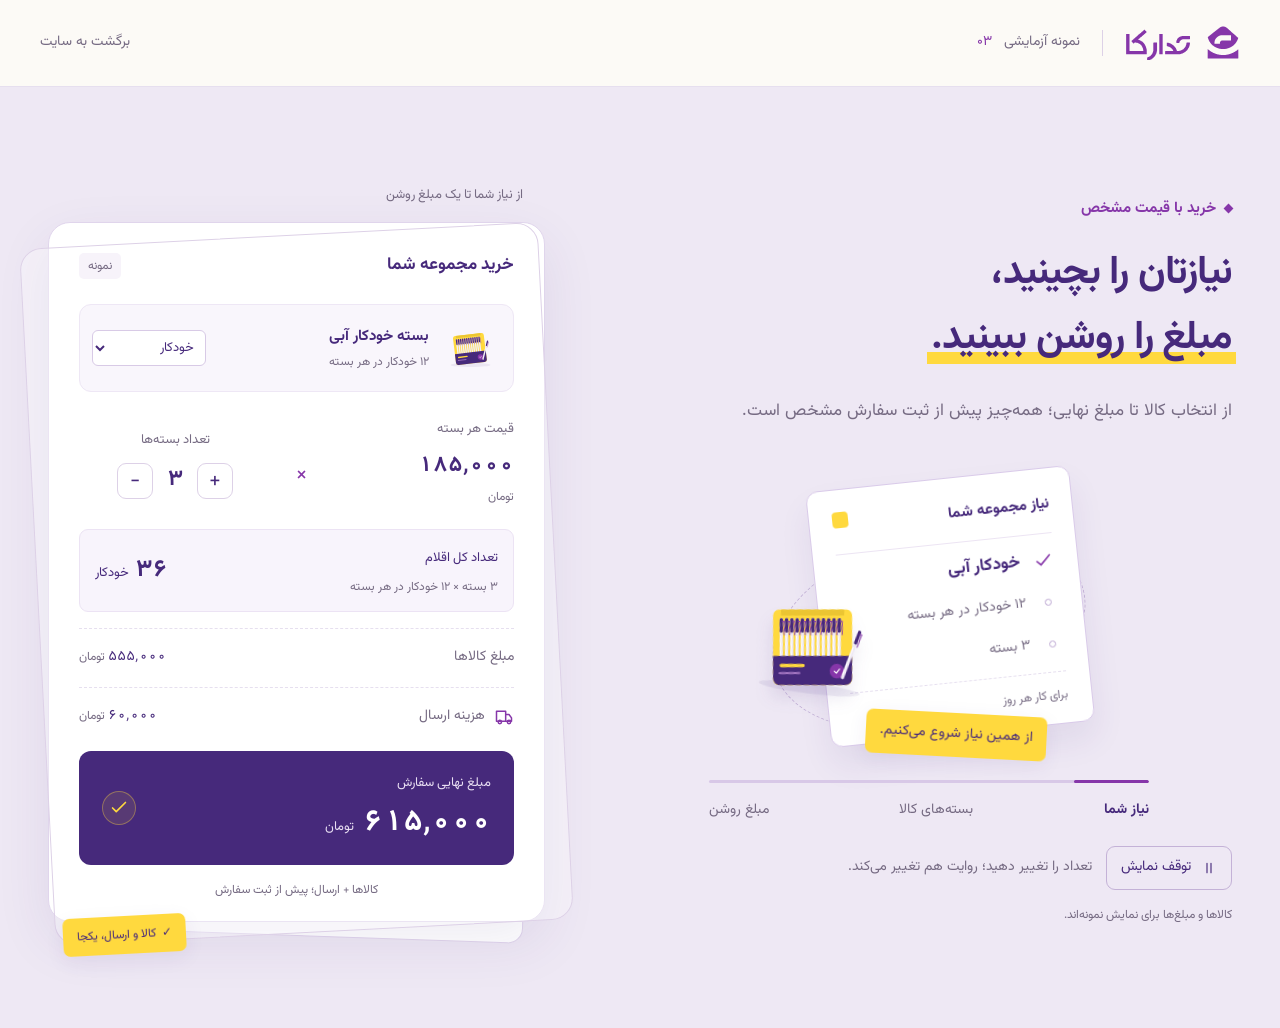
==== experiments/purchase-motion/index.html @ 9771fb82 "Publish static website and interactive motion demo" ====
<!doctype html>
<html lang="fa" dir="rtl">
<head>
  <meta charset="utf-8"><meta name="viewport" content="width=device-width,initial-scale=1">
  <meta name="theme-color" content="#46297b">
  <title>تدارکا | نمونه تعاملی خرید</title>
  <link rel="icon" href="../../assets/favicon.svg" type="image/svg+xml">
  <link rel="stylesheet" href="demo.css"><script src="demo.js" defer></script>
</head>
<body>
  <header class="demo-header">
    <a href="../../index.html" aria-label="صفحه اصلی تدارکا"><img src="../../assets/logo.svg" alt="تدارکا" width="115" height="35"></a>
    <span class="demo-badge">نمونه آزمایشی <span>۰۳</span></span>
    <a class="back-link" href="../../index.html#buying">برگشت به سایت</a>
  </header>
  <main>
    <section class="purchase-demo" aria-labelledby="demo-title" data-step="1">
      <div class="demo-layout">
        <div class="story">
          <span class="eyebrow"><span class="tiny-square" aria-hidden="true"></span>خرید با قیمت مشخص</span>
          <h1 id="demo-title">نیازتان را بچینید،<br><span class="headline-mark">مبلغ را روشن ببینید.</span></h1>
          <p class="lead">از انتخاب کالا تا مبلغ نهایی؛ همه‌چیز پیش از ثبت سفارش مشخص است.</p>
          <div class="motion-film" data-scene="1" role="img" aria-label="موشن‌گرافی: نیاز مجموعه به بسته‌های کالا تبدیل می‌شود و مبلغ نهایی با هزینه ارسال مشخص می‌شود.">
            <div class="film-orbit" aria-hidden="true"></div>
            <div class="film-scene needs-scene" aria-hidden="true">
              <div class="need-sheet"><div class="sheet-head"><span>نیاز مجموعه شما</span><span class="sheet-mark"></span></div><div class="need-row"><svg viewBox="0 0 24 24"><path d="m5 12 4 4L19 6"/></svg><strong class="film-product-name">خودکار آبی</strong></div><div class="need-row secondary-row"><span class="list-dot"></span><span class="film-pack">۱۲ خودکار در هر بسته</span></div><div class="need-row secondary-row"><span class="list-dot"></span><span class="film-quantity">۳ بسته</span></div><div class="sheet-footer">برای کار هر روز</div></div>
              <img class="needs-art film-art" src="assets/pens.svg" alt="" width="240" height="160">
              <span class="film-sticker needs-sticker">از همین نیاز شروع می‌کنیم.</span>
            </div>
            <div class="film-scene packs-scene" aria-hidden="true">
              <div class="pack-tile tile-back"><img class="film-art" src="assets/pens.svg" alt="" width="240" height="160"></div>
              <div class="pack-tile tile-middle"><img class="film-art" src="assets/pens.svg" alt="" width="240" height="160"></div>
              <div class="pack-tile tile-front"><img class="film-art" src="assets/pens.svg" alt="" width="240" height="160"><span class="film-quantity">۳ بسته</span></div>
              <span class="film-sticker packs-sticker"><b class="film-units">۳۶ خودکار</b><span>برای مجموعه شما</span></span>
            </div>
            <div class="film-scene amount-scene" aria-hidden="true">
              <div class="amount-ticket"><span class="ticket-label">یک جمع روشن</span><div class="film-equation"><span class="film-subtotal">۵۵۵٬۰۰۰</span><span class="equation-plus">+</span><span>۶۰٬۰۰۰</span></div><div class="equation-labels"><span>کالاها</span><span>ارسال</span></div><div class="ticket-rule"></div><div class="ticket-total"><strong class="film-total">۶۱۵٬۰۰۰</strong><span>تومان</span></div><span class="ticket-before">پیش از ثبت سفارش</span></div>
              <div class="film-confirmation"><svg viewBox="0 0 48 48"><circle cx="24" cy="24" r="20"/><path d="m14 24 7 7 14-15"/></svg></div>
              <span class="film-sticker amount-sticker">کالا و ارسال، یکجا</span>
            </div>
          </div>
          <div class="film-timeline" aria-hidden="true"><div class="film-track"><span id="film-progress"></span></div><span class="timeline-label" data-cue="1">نیاز شما</span><span class="timeline-label" data-cue="2">بسته‌های کالا</span><span class="timeline-label" data-cue="3">مبلغ روشن</span></div>
          <div class="story-actions">
            <button class="play-button" id="play-demo" aria-label="توقف موشن‌گرافی"><svg id="play-icon" viewBox="0 0 24 24" aria-hidden="true"><path d="M9 5v14M15 5v14"/></svg><span>توقف نمایش</span></button>
            <span class="interaction-hint">تعداد را تغییر دهید؛ روایت هم تغییر می‌کند.</span>
          </div>
          <p class="sample-note">کالاها و مبلغ‌ها برای نمایش نمونه‌اند.</p>
        </div>
        <div class="receipt-scene">
          <span class="scene-caption">از نیاز شما تا یک مبلغ روشن</span>
          <article class="receipt" aria-labelledby="receipt-title">
            <div class="receipt-heading"><h2 id="receipt-title">خرید مجموعه شما</h2><span class="receipt-chip">نمونه</span></div>
            <div class="selected-product"><div class="selected-image"><img id="receipt-image" src="assets/pens.svg" alt="" width="95" height="70"></div><div><h3 id="product-name">بسته خودکار آبی</h3><p id="product-pack">۱۲ خودکار در هر بسته</p></div><label class="receipt-product-label"><span class="sr-only">انتخاب کالای نمونه</span><select id="product-select"><option value="pens">خودکار</option><option value="cleaning">مایع دستشویی</option><option value="cups">لیوان</option></select></label></div>
            <div class="formula-row">
              <div class="unit-price"><span class="field-label">قیمت هر بسته</span><strong id="unit-price">۱۸۵٬۰۰۰</strong><small>تومان</small></div>
              <span class="multiply" aria-hidden="true">×</span>
              <div class="quantity-field"><span class="field-label">تعداد بسته‌ها</span><div class="quantity-control"><button id="decrease" aria-label="کم کردن تعداد بسته‌ها">−</button><output id="quantity" aria-label="تعداد بسته‌ها">۳</output><button id="increase" aria-label="زیاد کردن تعداد بسته‌ها">+</button></div></div>
            </div>
            <div class="units-summary"><div><span class="units-label">تعداد کل اقلام</span><p id="units-breakdown">۳ بسته × ۱۲ عدد در هر بسته</p></div><strong><output id="total-units">۳۶</output><span id="unit-name">خودکار</span></strong></div>
            <div class="subtotal-line"><span>مبلغ کالاها</span><span><b id="subtotal">۵۵۵٬۰۰۰</b><small> تومان</small></span></div>
            <div class="shipping-line"><span><svg viewBox="0 0 24 24" aria-hidden="true"><path d="M3 5h11v12H3ZM14 9h4l3 4v4h-7M7 20a2 2 0 1 0 0-4 2 2 0 0 0 0 4Zm11 0a2 2 0 1 0 0-4 2 2 0 0 0 0 4Z"/></svg>هزینه ارسال</span><span><b id="shipping">۶۰٬۰۰۰</b><small> تومان</small></span></div>
            <div class="total-block" aria-label="مبلغ نهایی نمونه"><div><span class="total-label">مبلغ نهایی سفارش</span><strong><output id="total">۶۱۵٬۰۰۰</output><small>تومان</small></strong></div><span class="total-check"><svg viewBox="0 0 24 24" aria-hidden="true"><path d="m5 12 4 4L19 6"/></svg></span></div>
            <p class="receipt-footnote">کالاها + ارسال؛ پیش از ثبت سفارش</p>
          </article>
          <div class="receipt-tail" aria-hidden="true"></div>
          <span class="scene-label"><span aria-hidden="true">✓</span>کالا و ارسال، یکجا</span>
          <p class="sr-only" id="calculation-announcement" aria-live="polite" aria-atomic="true"></p>
        </div>
      </div>
    </section>
    <noscript><p class="no-script">برای تغییر کالا و تعداد، جاوااسکریپت مرورگر را فعال کنید. مبلغ‌های بالا نمونه‌اند.</p></noscript>
  </main>
</body>
</html>
---- experiments/purchase-motion/demo.css ----
@font-face{font-family:Vazirmatn;src:url('../../assets/Vazirmatn-Regular.ttf') format('truetype');font-weight:400;font-display:swap}
@font-face{font-family:Vazirmatn;src:url('../../assets/Vazirmatn-Bold.ttf') format('truetype');font-weight:700;font-display:swap}
:root{--deep:#46297b;--purple:#8636a9;--yellow:#ffd93e;--muted:#766b83;--lavender:#eee8f4;--line:#e6dfef;--paper:#fcfaf6}
*{box-sizing:border-box} [hidden]{display:none!important}body{margin:0;font:16px/1.85 Vazirmatn,Tahoma,sans-serif;background:var(--paper);color:var(--deep)}button,a{-webkit-tap-highlight-color:transparent}button{font:inherit;cursor:pointer}button:disabled{cursor:default;opacity:.35}a{color:inherit;text-decoration:none}button,a{touch-action:manipulation}button:focus-visible,a:focus-visible,[tabindex]:focus-visible{outline:3px solid var(--purple);outline-offset:5px}h1,h2,h3,p{margin:0}svg{fill:none;stroke:currentColor;stroke-width:1.8;stroke-linecap:round;stroke-linejoin:round}img{display:block;max-width:100%}::selection{background:var(--yellow)}
.demo-header{width:min(1270px,calc(100% - 80px));margin:auto;min-height:86px;display:flex;align-items:center;gap:22px}.demo-header img{height:auto}.demo-badge{font-size:14px;color:var(--muted);border-inline-start:1px solid #ddd1e7;padding-inline-start:22px}.demo-badge span{color:var(--purple);margin-inline-start:8px}.back-link{margin-inline-start:auto;font-size:14px;color:var(--muted);padding:10px 0}.back-link:hover{color:var(--purple)}
.purchase-demo{min-height:calc(100svh - 86px);background:var(--lavender);padding:76px 0 70px;overflow:hidden;border-top:1px solid var(--line);position:relative}.demo-layout{position:relative;width:min(1240px,calc(100% - 96px));margin:auto;display:grid;grid-template-columns:minmax(0,1.22fr) minmax(0,1fr);align-items:center;gap:80px}.story{position:relative}.eyebrow{display:flex;align-items:center;gap:9px;font-size:15px;font-weight:700;color:var(--purple);margin-bottom:18px}.tiny-square{width:7px;height:7px;background:var(--purple);transform:rotate(45deg)}h1{font-size:clamp(34px,3.1vw,46px);font-weight:700;line-height:1.65;letter-spacing:-.8px}.headline-mark{position:relative;isolation:isolate;white-space:nowrap}.headline-mark:after{content:'';position:absolute;bottom:5px;inset-inline:-4px;height:12px;z-index:-1;background:var(--yellow);transform-origin:right}.lead{color:var(--muted);font-size:17px;max-width:530px;margin-top:22px;line-height:2}


.story-actions{display:flex;align-items:center;flex-wrap:wrap;gap:14px;margin-top:22px}.play-button{display:flex;align-items:center;justify-content:center;gap:10px;min-height:44px;padding:8px 14px;background:transparent;color:var(--deep);border:1px solid #c4b2d7;border-radius:9px;font-size:14px;transition:background .2s}.play-button svg{width:16px;height:16px;stroke-width:1.7}.play-button:hover{background:white;border-color:var(--purple)}.interaction-hint{color:var(--muted);font-size:14px}.sample-note{color:var(--muted);font-size:12px;margin-top:14px}
.receipt-scene{position:relative;padding-block:20px 36px;perspective:1000px}.scene-caption{font-size:13px;display:block;color:var(--muted);margin-bottom:15px;margin-inline-start:22px}.receipt{position:relative;z-index:2;background:white;border:1px solid #e0d5ec;border-radius:22px;padding:27px 30px 20px;box-shadow:0 20px 55px rgb(70 41 123 / 9%);transition:box-shadow .3s,transform .3s}.receipt:before{content:'';position:absolute;inset:12px -12px -12px;border-radius:22px;border:1px solid #ddd1e7;background:rgba(255,255,255,.35);z-index:-1;transform:rotate(-3deg);pointer-events:none}.receipt-heading{display:flex;align-items:center;justify-content:space-between;gap:16px;margin-bottom:23px}.receipt-heading h2{font-size:17px}.receipt-chip{font-size:12px;border-radius:5px;padding:2px 9px;background:#f7f3fa;color:var(--muted)}.selected-product{display:flex;align-items:center;gap:14px;padding:12px;background:#f9f6fc;border:1px solid #eee7f5;border-radius:12px;margin-bottom:25px;min-height:88px}.selected-image{width:77px;flex-shrink:0}.selected-image img{height:58px;object-fit:contain;width:100%}.selected-product h3{font-size:16px}.selected-product p{font-size:12px;color:var(--muted)}.selected-dot{width:7px;height:7px;flex-shrink:0;margin-inline-start:auto;background:var(--purple);border-radius:50%}.formula-row{display:grid;grid-template-columns:1fr 20px 1fr;align-items:center;gap:15px;padding-bottom:22px}.field-label{display:block;font-size:13px;color:var(--muted);margin-bottom:8px}.unit-price strong{font-size:22px;line-height:1.5;font-variant-numeric:tabular-nums;display:block}.unit-price small{font-size:12px;color:var(--muted)}.multiply{font-size:22px;color:var(--purple);margin-top:22px}.quantity-field{text-align:center;border-radius:10px;transition:background .3s,box-shadow .3s}.quantity-control{display:flex;align-items:center;justify-content:center;gap:12px;direction:ltr}.quantity-control button{display:grid;place-items:center;width:36px;height:36px;flex-shrink:0;border:1px solid #ddd1e7;background:white;border-radius:9px;color:var(--deep);font-size:22px;line-height:1}.quantity-control button:hover:not(:disabled){background:var(--lavender);border-color:var(--purple)}.quantity-control output{min-width:20px;font-size:22px;font-weight:700;color:var(--deep);font-variant-numeric:tabular-nums}.subtotal-line,.shipping-line{display:flex;align-items:center;justify-content:space-between;gap:12px;padding:16px 0;font-size:14px;color:var(--muted);border-top:1px dashed var(--line)}.subtotal-line b,.shipping-line b{font-weight:400;color:var(--deep);font-variant-numeric:tabular-nums}.subtotal-line small,.shipping-line small{font-size:12px}.shipping-line>span:first-child{display:flex;align-items:center;gap:9px}.shipping-line svg{width:20px;height:20px;color:var(--purple)}.total-block{position:relative;overflow:hidden;display:flex;justify-content:space-between;gap:18px;align-items:center;margin-top:5px;padding:20px 23px;background:var(--deep);border-radius:12px;color:white;transition:box-shadow .3s}.total-label{font-size:13px;color:#e9dff3;display:block;margin-bottom:5px}.total-block strong{display:flex;align-items:baseline;gap:9px;font-size:30px;font-variant-numeric:tabular-nums;line-height:1.5;white-space:nowrap}.total-block strong small{font-size:13px;font-weight:400;color:#e9dff3}.total-check{display:grid;place-items:center;width:34px;height:34px;flex-shrink:0;border:1px solid rgb(255 217 62 / 35%);border-radius:50%;background:rgb(255 217 62 / 10%);color:var(--yellow)}.total-check svg{width:22px;height:22px}.receipt-footnote{font-size:12px;text-align:center;color:var(--muted);margin-top:14px}.receipt-tail{position:absolute;z-index:1;bottom:22px;inset-inline:22px;height:24px;background:#fff;border:1px solid #e0d5ec;transform:rotate(2deg);border-radius:0 0 15px 15px}.scene-label{position:absolute;z-index:3;bottom:4px;inset-inline-end:15px;padding:8px 14px;background:var(--yellow);border-radius:7px;box-shadow:0 6px 20px rgb(70 41 123 / 7%);font-size:12px;transform:rotate(-3deg)}.scene-label span{margin-inline-end:6px}.sr-only{position:absolute;width:1px;height:1px;margin:-1px;overflow:hidden;clip-path:inset(50%);white-space:nowrap}.no-script{padding:20px;text-align:center;font-size:14px}.purchase-demo[data-step='2'] .quantity-field{background:#faf6ff;box-shadow:0 0 0 8px #faf6ff,0 0 0 9px #d5c3e5}.purchase-demo[data-step='3'] .total-block{box-shadow:0 0 0 4px #efe5f7,0 0 0 5px #c8b0da}
@media(prefers-reduced-motion:no-preference){.headline-mark:after{animation:highlight-in .7s .1s both}.receipt{animation:receipt-enter .7s .05s both}.stage-panel.is-entering{animation:stage-in .3s both}.selected-product.is-changing{animation:selection-in .35s both}.total-block.is-updating:after{content:'';position:absolute;inset:0;background:linear-gradient(110deg,transparent 20%,rgb(255 255 255 / 12%) 50%,transparent 80%);animation:total-sweep .65s both;pointer-events:none}.purchase-demo[data-step='3'] .total-check svg path{stroke-dasharray:25;stroke-dashoffset:0;animation:check-in .45s .15s both}.purchase-demo[data-step='2'] .package-token{animation:package-in .4s both}.purchase-demo[data-step='2'] .package-token:nth-child(2){animation-delay:.1s}.purchase-demo[data-step='2'] .package-token:nth-child(3){animation-delay:.2s}}
@keyframes highlight-in{from{scale:0 1}to{scale:1 1}}@keyframes receipt-enter{from{opacity:0;translate:0 22px;rotate:-2deg}to{opacity:1;translate:0 0;rotate:0deg}}@keyframes stage-in{from{opacity:0;translate:0 10px}to{opacity:1;translate:0 0}}@keyframes selection-in{0%{opacity:.4;translate:0 7px}100%{opacity:1;translate:0 0}}@keyframes total-sweep{from{translate:100% 0}to{translate:-100% 0}}@keyframes check-in{from{stroke-dashoffset:25}to{stroke-dashoffset:0}}@keyframes package-in{from{opacity:0;translate:20px 0}to{opacity:1;translate:0 0}}

.units-summary{display:flex;justify-content:space-between;align-items:center;gap:14px;padding:13px 15px;margin-bottom:16px;border-radius:9px;background:#f8f4fc;border:1px solid #ece3f4}.units-label{font-size:13px;color:var(--deep)}.units-summary p{font-size:12px;color:var(--muted);margin-top:3px}.units-summary strong{display:flex;align-items:baseline;gap:7px;font-size:24px;white-space:nowrap;font-variant-numeric:tabular-nums}.units-summary strong span{font-size:13px;font-weight:400}.formula-row{padding-bottom:17px}

.motion-film{height:330px;position:relative;margin-top:22px;isolation:isolate}.film-orbit{position:absolute;width:320px;height:190px;left:50%;top:50%;translate:-50% -42%;border:1px dashed #c6b5d9;border-radius:50%;rotate:-15deg}.film-orbit:after{content:'';position:absolute;width:10px;height:10px;border-radius:50%;background:var(--purple);top:21px;right:29px;box-shadow:0 0 0 6px var(--lavender)}.film-scene{position:absolute;inset:0;opacity:0;visibility:hidden;transform:translateY(12px) scale(.96);transition:opacity .35s,transform .6s cubic-bezier(.2,.7,.3,1),visibility .35s;pointer-events:none}.motion-film[data-scene='1'] .needs-scene,.motion-film[data-scene='2'] .packs-scene,.motion-film[data-scene='3'] .amount-scene{opacity:1;visibility:visible;transform:translateY(0) scale(1)}.need-sheet{position:absolute;top:28px;left:50%;translate:-42% 0;rotate:-6deg;background:white;border:1px solid #d9cae9;border-radius:12px;box-shadow:0 18px 32px rgb(70 41 123 / 8%);width:265px;padding:22px 23px 17px}.sheet-head{display:flex;justify-content:space-between;gap:10px;font-size:15px;font-weight:700;border-bottom:1px solid #ece4f3;padding-bottom:14px;margin-bottom:6px}.sheet-mark{width:16px;height:16px;background:var(--yellow);border-radius:4px}.need-row{display:flex;align-items:center;gap:12px;min-height:42px;font-size:16px}.need-row svg{width:22px;height:22px;color:var(--purple);flex-shrink:0}.need-row strong{font-size:17px}.secondary-row{color:var(--muted);font-size:14px}.list-dot{width:7px;height:7px;flex-shrink:0;border:1px solid #bca6d2;border-radius:50%;margin-inline:7px}.sheet-footer{border-top:1px dashed var(--line);margin-top:6px;padding-top:12px;font-size:12px;color:var(--muted)}.needs-art{position:absolute;width:158px;height:116px;object-fit:contain;left:calc(50% - 195px);top:138px;rotate:7deg;filter:drop-shadow(0 12px 8px rgb(70 41 123 / 10%))}.film-sticker{position:absolute;background:var(--yellow);border-radius:7px;padding:9px 14px;color:var(--deep);font-size:14px;box-shadow:0 5px 20px rgb(70 41 123 / 7%);white-space:nowrap}.needs-sticker{top:263px;left:50%;translate:-35% 0;rotate:3deg}.pack-tile{position:absolute;width:172px;height:167px;top:58px;left:50%;border-radius:15px;background:white;border:1px solid #d9cae9;box-shadow:0 15px 28px rgb(70 41 123 / 7%);padding:13px;transform-origin:center bottom}.pack-tile img{width:100%;height:122px;object-fit:contain}.tile-back{translate:-102% 12px;rotate:-17deg;background:#f7f3fb}.tile-middle{translate:8% 5px;rotate:13deg;background:#f7f3fb}.tile-front{translate:-50% 25px;rotate:-2deg;z-index:2}.tile-front>span{font-size:14px;font-weight:700;display:block;text-align:center}.packs-sticker{top:268px;left:50%;translate:-50% 0;rotate:2deg;display:flex;align-items:baseline;gap:10px}.packs-sticker b{font-size:21px}.packs-sticker>span{font-size:12px}.amount-ticket{position:absolute;width:270px;top:32px;left:50%;translate:-50% 0;rotate:3deg;background:white;border:1px solid #d9cae9;border-radius:14px;padding:22px 24px 18px;box-shadow:0 20px 35px rgb(70 41 123 / 9%)}.ticket-label{font-size:15px;color:var(--muted)}.film-equation{display:flex;justify-content:space-between;gap:10px;align-items:center;margin-top:18px;font-size:20px;font-weight:700;font-variant-numeric:tabular-nums}.equation-plus{color:var(--purple);font-size:22px}.equation-labels{display:flex;justify-content:space-between;color:var(--muted);font-size:12px}.ticket-rule{border-top:1px dashed #c7b4d9;margin-block:16px}.ticket-total{display:flex;align-items:baseline;justify-content:center;gap:9px;font-variant-numeric:tabular-nums}.ticket-total strong{font-size:33px;line-height:1.5}.ticket-total>span{font-size:13px}.ticket-before{display:block;text-align:center;font-size:12px;color:var(--muted);margin-top:4px}.film-confirmation{position:absolute;top:207px;left:calc(50% - 154px);width:63px;height:63px;background:var(--deep);color:var(--yellow);border-radius:50%;rotate:-12deg;box-shadow:0 8px 16px rgb(70 41 123 / 12%);display:grid;place-items:center}.film-confirmation svg{width:48px;height:48px}.film-confirmation circle{stroke:rgb(255 217 62 / 40%);stroke-width:1}.film-confirmation path{stroke-width:2.5}.amount-sticker{top:278px;left:50%;translate:-25% 0;rotate:-3deg}.film-timeline{position:relative;display:flex;justify-content:space-between;gap:16px;padding-top:18px;max-width:440px;margin:0 auto}.film-track{position:absolute;top:0;inset-inline:0;height:3px;background:#d8c8e7;border-radius:4px;overflow:hidden}.film-track>span{display:block;width:0;height:100%;background:var(--purple);border-radius:4px}.timeline-label{position:relative;font-size:14px;color:var(--muted);transition:color .25s}.timeline-label.is-current{color:var(--deep);font-weight:700}.receipt-product-label{margin-inline-start:auto;max-width:115px;flex-shrink:0}#product-select{max-width:100%;font:13px Vazirmatn,Tahoma,sans-serif;background:white;border:1px solid #d8cae6;border-radius:6px;padding:5px 7px;color:var(--deep);min-height:36px;cursor:pointer}#product-select:focus-visible{outline:3px solid var(--purple);outline-offset:3px}.selected-product{gap:10px}.selected-product h3{font-size:15px}.selected-image{width:62px}
@media(prefers-reduced-motion:no-preference){.motion-film[data-scene='1'] .need-sheet{animation:sheet-arrive .75s both}.motion-film[data-scene='1'] .needs-art{animation:art-arrive .85s .2s both}.motion-film[data-scene='1'] .need-row svg path{stroke-dasharray:24;animation:draw-check .45s .8s both}.motion-film[data-scene='1'] .needs-sticker{animation:sticker-pop .45s .65s both}.motion-film[data-scene='2'] .tile-back{animation:pack-from-right .8s both}.motion-film[data-scene='2'] .tile-middle{animation:pack-from-left .8s .18s both}.motion-film[data-scene='2'] .tile-front{animation:pack-from-bottom .8s .35s both}.motion-film[data-scene='2'] .packs-sticker{animation:sticker-pop .5s .95s both}.motion-film[data-scene='3'] .amount-ticket{animation:ticket-arrive .7s both}.motion-film[data-scene='3'] .film-confirmation{animation:stamp-arrive .5s .65s both}.motion-film[data-scene='3'] .film-confirmation path{stroke-dasharray:35;animation:draw-check .5s .9s both}.motion-film[data-scene='3'] .amount-sticker{animation:sticker-pop .45s .9s both}.motion-film.is-paused *, .motion-film.is-paused *:before,.motion-film.is-paused *:after{animation-play-state:paused!important}}
@keyframes sheet-arrive{from{opacity:0;transform:translate(45px,20px) rotate(10deg)}to{opacity:1;transform:translate(0,0) rotate(0)}}@keyframes art-arrive{from{opacity:0;transform:translate(-45px,15px) scale(.7)}to{opacity:1;transform:translate(0,0) scale(1)}}@keyframes sticker-pop{0%{opacity:0;transform:scale(.7) translateY(12px)}75%{opacity:1;transform:scale(1.04)}100%{opacity:1;transform:scale(1)}}@keyframes pack-from-right{from{opacity:0;transform:translate(90px,-30px) rotate(30deg)}to{opacity:1;transform:translate(0,0) rotate(0)}}@keyframes pack-from-left{from{opacity:0;transform:translate(-90px,-30px) rotate(-30deg)}to{opacity:1;transform:translate(0,0) rotate(0)}}@keyframes pack-from-bottom{from{opacity:0;transform:translateY(80px) scale(.8)}to{opacity:1;transform:translateY(0) scale(1)}}@keyframes ticket-arrive{from{opacity:0;transform:translateY(-35px) rotate(-10deg)}to{opacity:1;transform:translateY(0) rotate(0)}}@keyframes stamp-arrive{0%{opacity:0;transform:scale(1.8)}70%{opacity:1;transform:scale(.92)}100%{opacity:1;transform:scale(1)}}@keyframes draw-check{from{stroke-dashoffset:35}to{stroke-dashoffset:0}}
@media(max-width:1150px){.demo-layout{gap:48px;width:calc(100% - 72px)}.purchase-demo{padding-block:48px}.receipt{padding-inline:23px}h1{font-size:37px}.receipt-product-label{max-width:100px}.selected-image{width:53px}.selected-product h3{font-size:14px}}
@media(max-width:900px){.demo-header{width:calc(100% - 48px)}.demo-layout{width:calc(100% - 48px);grid-template-columns:1fr;gap:35px;max-width:600px}.purchase-demo{padding-block:40px 55px}.receipt-scene{max-width:500px;width:100%;margin:auto}.lead{font-size:17px}h1{font-size:39px}.receipt{padding:27px 30px 20px}.sample-note{font-size:13px}.motion-film{height:330px}}
@media(max-width:480px){.demo-header{width:calc(100% - 40px);min-height:74px;gap:12px}.demo-header img{width:95px}.demo-badge{font-size:12px;padding-inline-start:12px}.demo-badge span{display:none}.back-link{font-size:12px}.demo-layout{width:calc(100% - 40px);gap:26px}.purchase-demo{padding-top:34px}h1{font-size:clamp(27px,7.8vw,35px);letter-spacing:-.6px}.eyebrow{font-size:14px;margin-bottom:12px}.lead{font-size:16px;margin-top:18px}.receipt{padding:22px 20px 18px;border-radius:18px}.receipt:before{inset-inline:-7px}.receipt-heading{margin-bottom:19px}.selected-product{flex-wrap:wrap;gap:8px}.selected-image{width:55px}.receipt-product-label{max-width:none;flex:1;min-width:100%;margin:0}#product-select{width:100%;font-size:14px;min-height:40px}.selected-product h3{font-size:15px}.unit-price strong{font-size:21px}.total-block{padding:17px 18px}.total-block strong{font-size:28px}.formula-row{gap:10px}.quantity-control{gap:8px}.quantity-control button{width:34px;height:34px}.scene-caption{margin-inline-start:10px}.story-actions{gap:12px}.interaction-hint{font-size:14px}.play-button{min-height:44px}.scene-label{font-size:11px;inset-inline-end:4px}.units-summary{padding:12px;gap:10px}.units-summary strong{font-size:23px}.motion-film{height:315px}.film-orbit{width:265px;height:180px}.need-sheet{width:225px;padding:19px;translate:-44% 0}.needs-art{width:123px;height:98px;left:calc(50% - 157px);top:142px}.need-row{min-height:38px}.needs-sticker{font-size:12px;top:250px;translate:-40% 0}.pack-tile{width:135px;height:145px;top:60px;padding:9px}.pack-tile img{height:106px}.packs-sticker{top:249px;font-size:12px}.packs-sticker b{font-size:19px}.amount-ticket{width:239px}.film-confirmation{left:calc(50% - 137px);top:207px;width:57px;height:57px}.amount-sticker{font-size:12px;top:272px;translate:-30% 0}.film-timeline{gap:10px}.timeline-label{font-size:13px}}
@media(max-width:360px){.units-summary{align-items:start}.units-summary strong{flex-direction:column;gap:0;font-size:22px}.needs-art{left:calc(50% - 137px);width:112px}.tile-back{translate:-93% 12px}.tile-middle{translate:-4% 5px}.film-sticker{max-width:100%}}
@media(prefers-reduced-motion:reduce){*,*:before,*:after{animation:none!important;transition:none!important}}
/* Keep narrow layouts inside the viewport, including long Persian text. */
.story,.receipt-scene{min-width:0}
@media(max-width:900px){.demo-layout{grid-template-columns:minmax(0,1fr)}}
@media(max-width:480px){.headline-mark{white-space:normal}.film-equation{font-size:18px;gap:7px}.ticket-total strong{font-size:30px}}
@media(max-width:360px){.receipt{padding-inline:16px}.total-block{padding-inline:14px;gap:9px}.total-block strong{font-size:23px;gap:6px}.total-check{width:28px;height:28px}.quantity-control{gap:5px}.quantity-control button{width:31px;height:34px}.formula-row{grid-template-columns:minmax(0,1fr) 15px minmax(0,1fr);gap:7px}.unit-price strong{font-size:20px}.timeline-label{font-size:12px}.film-orbit{width:245px}.amount-ticket{width:229px;padding-inline:19px}.film-confirmation{left:calc(50% - 127px)}.need-sheet{width:215px}.needs-art{left:calc(50% - 130px);width:108px}}
@media(max-width:360px){.pack-tile{width:120px;height:137px}.pack-tile img{height:98px}.tile-back{translate:-90% 12px}.tile-middle{translate:-10% 5px}}
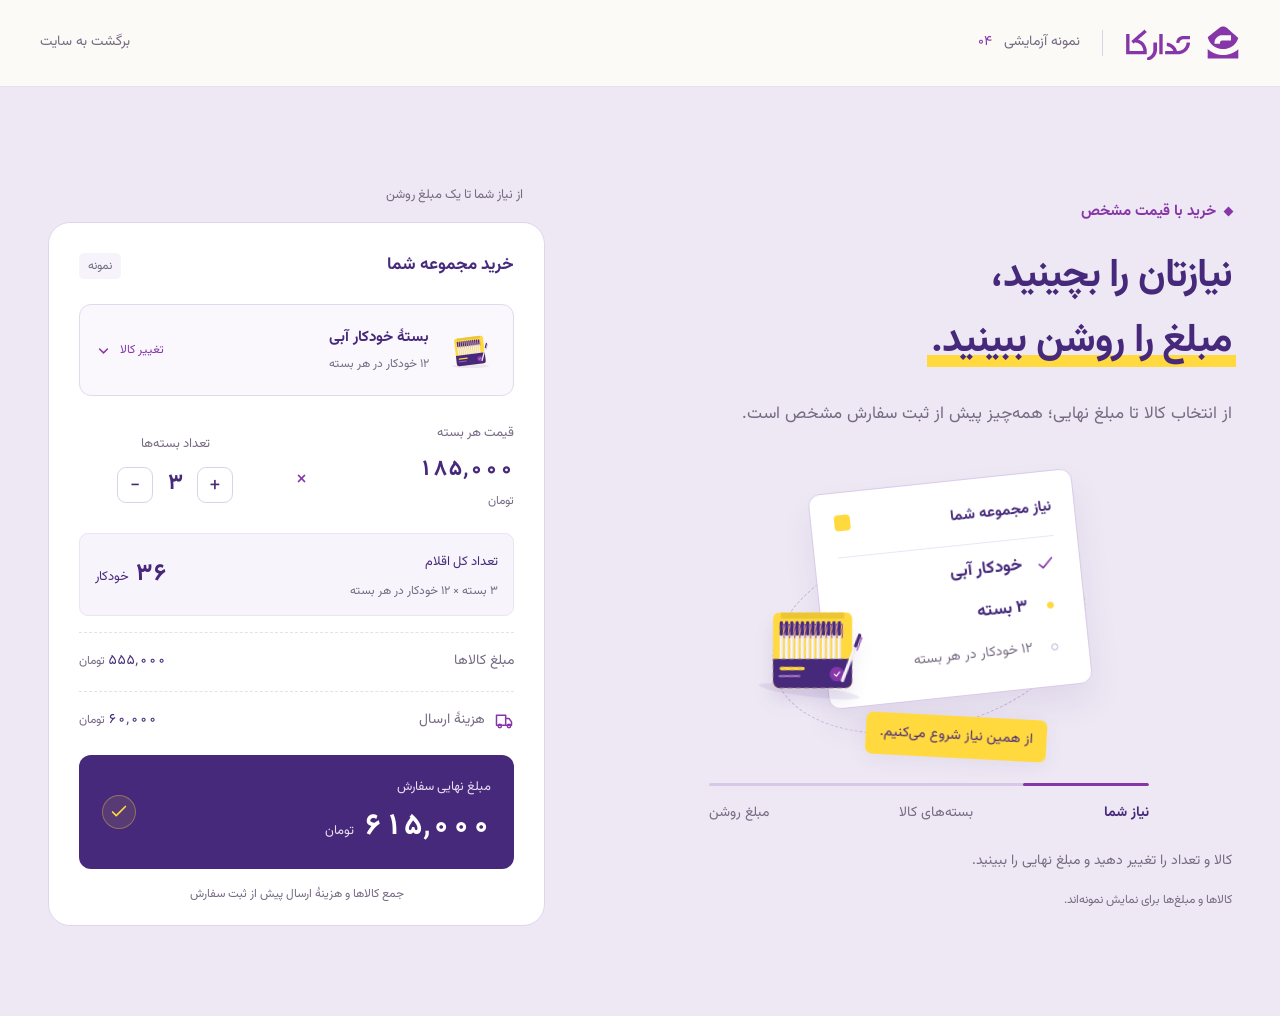
==== commit 9969dfb7: "Refine motion text, flatten receipt, and improve RTL product picker" ====
--- a/experiments/purchase-motion/index.html
+++ b/experiments/purchase-motion/index.html
@@ -5,12 +5,12 @@
   <meta name="theme-color" content="#46297b">
   <title>تدارکا | نمونه تعاملی خرید</title>
   <link rel="icon" href="../../assets/favicon.svg" type="image/svg+xml">
-  <link rel="stylesheet" href="demo.css"><script src="demo.js" defer></script>
+  <link rel="stylesheet" href="demo.css?v=4"><script src="demo.js?v=4" defer></script>
 </head>
 <body>
   <header class="demo-header">
     <a href="../../index.html" aria-label="صفحه اصلی تدارکا"><img src="../../assets/logo.svg" alt="تدارکا" width="115" height="35"></a>
-    <span class="demo-badge">نمونه آزمایشی <span>۰۳</span></span>
+    <span class="demo-badge">نمونه آزمایشی <span>۰۴</span></span>
     <a class="back-link" href="../../index.html#buying">برگشت به سایت</a>
   </header>
   <main>
@@ -20,10 +20,10 @@
           <span class="eyebrow"><span class="tiny-square" aria-hidden="true"></span>خرید با قیمت مشخص</span>
           <h1 id="demo-title">نیازتان را بچینید،<br><span class="headline-mark">مبلغ را روشن ببینید.</span></h1>
           <p class="lead">از انتخاب کالا تا مبلغ نهایی؛ همه‌چیز پیش از ثبت سفارش مشخص است.</p>
-          <div class="motion-film" data-scene="1" role="img" aria-label="موشن‌گرافی: نیاز مجموعه به بسته‌های کالا تبدیل می‌شود و مبلغ نهایی با هزینه ارسال مشخص می‌شود.">
+          <div class="motion-film" data-scene="1" role="img" aria-label="موشن‌گرافی: نیاز مجموعه به بسته‌های کالا تبدیل می‌شود و مبلغ نهایی با هزینهٔ ارسال مشخص می‌شود.">
             <div class="film-orbit" aria-hidden="true"></div>
             <div class="film-scene needs-scene" aria-hidden="true">
-              <div class="need-sheet"><div class="sheet-head"><span>نیاز مجموعه شما</span><span class="sheet-mark"></span></div><div class="need-row"><svg viewBox="0 0 24 24"><path d="m5 12 4 4L19 6"/></svg><strong class="film-product-name">خودکار آبی</strong></div><div class="need-row secondary-row"><span class="list-dot"></span><span class="film-pack">۱۲ خودکار در هر بسته</span></div><div class="need-row secondary-row"><span class="list-dot"></span><span class="film-quantity">۳ بسته</span></div><div class="sheet-footer">برای کار هر روز</div></div>
+              <div class="need-sheet"><div class="sheet-head"><span>نیاز مجموعه شما</span><span class="sheet-mark"></span></div><div class="need-row"><svg viewBox="0 0 24 24"><path d="m5 12 4 4L19 6"/></svg><strong class="film-product-name">خودکار آبی</strong></div><div class="need-row quantity-row"><span class="list-dot"></span><strong class="film-quantity">۳ بسته</strong></div><div class="need-row secondary-row"><span class="list-dot"></span><span class="film-pack">۱۲ خودکار در هر بسته</span></div></div>
               <img class="needs-art film-art" src="assets/pens.svg" alt="" width="240" height="160">
               <span class="film-sticker needs-sticker">از همین نیاز شروع می‌کنیم.</span>
             </div>
@@ -34,23 +34,32 @@
               <span class="film-sticker packs-sticker"><b class="film-units">۳۶ خودکار</b><span>برای مجموعه شما</span></span>
             </div>
             <div class="film-scene amount-scene" aria-hidden="true">
-              <div class="amount-ticket"><span class="ticket-label">یک جمع روشن</span><div class="film-equation"><span class="film-subtotal">۵۵۵٬۰۰۰</span><span class="equation-plus">+</span><span>۶۰٬۰۰۰</span></div><div class="equation-labels"><span>کالاها</span><span>ارسال</span></div><div class="ticket-rule"></div><div class="ticket-total"><strong class="film-total">۶۱۵٬۰۰۰</strong><span>تومان</span></div><span class="ticket-before">پیش از ثبت سفارش</span></div>
+              <div class="amount-ticket"><span class="ticket-label">یک جمع روشن</span><div class="film-equation"><div><strong class="film-subtotal">۵۵۵٬۰۰۰</strong><span>مبلغ کالاها</span></div><span class="equation-plus">+</span><div><strong class="film-shipping">۶۰٬۰۰۰</strong><span>هزینهٔ ارسال</span></div></div><div class="ticket-rule"></div><div class="ticket-total"><strong class="film-total">۶۱۵٬۰۰۰</strong><span>تومان</span></div><span class="ticket-before">پیش از ثبت سفارش</span></div>
               <div class="film-confirmation"><svg viewBox="0 0 48 48"><circle cx="24" cy="24" r="20"/><path d="m14 24 7 7 14-15"/></svg></div>
-              <span class="film-sticker amount-sticker">کالا و ارسال، یکجا</span>
+              <span class="film-sticker amount-sticker">با احتساب هزینهٔ ارسال</span>
             </div>
           </div>
           <div class="film-timeline" aria-hidden="true"><div class="film-track"><span id="film-progress"></span></div><span class="timeline-label" data-cue="1">نیاز شما</span><span class="timeline-label" data-cue="2">بسته‌های کالا</span><span class="timeline-label" data-cue="3">مبلغ روشن</span></div>
-          <div class="story-actions">
-            <button class="play-button" id="play-demo" aria-label="توقف موشن‌گرافی"><svg id="play-icon" viewBox="0 0 24 24" aria-hidden="true"><path d="M9 5v14M15 5v14"/></svg><span>توقف نمایش</span></button>
-            <span class="interaction-hint">تعداد را تغییر دهید؛ روایت هم تغییر می‌کند.</span>
-          </div>
+          <p class="interaction-hint">کالا و تعداد را تغییر دهید و مبلغ نهایی را ببینید.</p>
           <p class="sample-note">کالاها و مبلغ‌ها برای نمایش نمونه‌اند.</p>
         </div>
         <div class="receipt-scene">
           <span class="scene-caption">از نیاز شما تا یک مبلغ روشن</span>
           <article class="receipt" aria-labelledby="receipt-title">
             <div class="receipt-heading"><h2 id="receipt-title">خرید مجموعه شما</h2><span class="receipt-chip">نمونه</span></div>
-            <div class="selected-product"><div class="selected-image"><img id="receipt-image" src="assets/pens.svg" alt="" width="95" height="70"></div><div><h3 id="product-name">بسته خودکار آبی</h3><p id="product-pack">۱۲ خودکار در هر بسته</p></div><label class="receipt-product-label"><span class="sr-only">انتخاب کالای نمونه</span><select id="product-select"><option value="pens">خودکار</option><option value="cleaning">مایع دستشویی</option><option value="cups">لیوان</option></select></label></div>
+            <div class="product-picker" id="product-picker">
+              <span class="sr-only" id="product-picker-label">انتخاب کالای نمونه</span>
+              <button class="product-trigger" id="product-trigger" aria-haspopup="listbox" aria-expanded="false" aria-controls="product-menu" aria-labelledby="product-picker-label product-name">
+                <span class="selected-image"><img id="receipt-image" src="assets/pens.svg" alt="" width="95" height="70"></span>
+                <span class="product-copy"><strong id="product-name">بستهٔ خودکار آبی</strong><span id="product-pack">۱۲ خودکار در هر بسته</span></span>
+                <span class="picker-action"><span>تغییر کالا</span><svg viewBox="0 0 24 24" aria-hidden="true"><path d="m7 10 5 5 5-5"/></svg></span>
+              </button>
+              <div class="product-menu" id="product-menu" role="listbox" aria-labelledby="product-picker-label" hidden>
+                <button class="product-option" role="option" aria-selected="true" data-product="pens" tabindex="-1"><img src="assets/pens.svg" alt="" width="56" height="48"><span class="option-copy"><strong>بستهٔ خودکار آبی</strong><span>۱۲ خودکار در هر بسته</span></span><svg viewBox="0 0 24 24" aria-hidden="true"><path d="m5 12 4 4L19 6"/></svg></button>
+                <button class="product-option" role="option" aria-selected="false" data-product="cleaning" tabindex="-1"><img src="../../assets/cleaning.svg" alt="" width="56" height="48"><span class="option-copy"><strong>بستهٔ مایع دستشویی</strong><span>۴ بطری در هر بسته</span></span><svg viewBox="0 0 24 24" aria-hidden="true"><path d="m5 12 4 4L19 6"/></svg></button>
+                <button class="product-option" role="option" aria-selected="false" data-product="cups" tabindex="-1"><img src="../../assets/disposable.svg" alt="" width="56" height="48"><span class="option-copy"><strong>بستهٔ لیوان</strong><span>۵۰ لیوان در هر بسته</span></span><svg viewBox="0 0 24 24" aria-hidden="true"><path d="m5 12 4 4L19 6"/></svg></button>
+              </div>
+            </div>
             <div class="formula-row">
               <div class="unit-price"><span class="field-label">قیمت هر بسته</span><strong id="unit-price">۱۸۵٬۰۰۰</strong><small>تومان</small></div>
               <span class="multiply" aria-hidden="true">×</span>
@@ -58,12 +67,10 @@
             </div>
             <div class="units-summary"><div><span class="units-label">تعداد کل اقلام</span><p id="units-breakdown">۳ بسته × ۱۲ عدد در هر بسته</p></div><strong><output id="total-units">۳۶</output><span id="unit-name">خودکار</span></strong></div>
             <div class="subtotal-line"><span>مبلغ کالاها</span><span><b id="subtotal">۵۵۵٬۰۰۰</b><small> تومان</small></span></div>
-            <div class="shipping-line"><span><svg viewBox="0 0 24 24" aria-hidden="true"><path d="M3 5h11v12H3ZM14 9h4l3 4v4h-7M7 20a2 2 0 1 0 0-4 2 2 0 0 0 0 4Zm11 0a2 2 0 1 0 0-4 2 2 0 0 0 0 4Z"/></svg>هزینه ارسال</span><span><b id="shipping">۶۰٬۰۰۰</b><small> تومان</small></span></div>
+            <div class="shipping-line"><span><svg viewBox="0 0 24 24" aria-hidden="true"><path d="M3 5h11v12H3ZM14 9h4l3 4v4h-7M7 20a2 2 0 1 0 0-4 2 2 0 0 0 0 4Zm11 0a2 2 0 1 0 0-4 2 2 0 0 0 0 4Z"/></svg>هزینهٔ ارسال</span><span><b id="shipping">۶۰٬۰۰۰</b><small> تومان</small></span></div>
             <div class="total-block" aria-label="مبلغ نهایی نمونه"><div><span class="total-label">مبلغ نهایی سفارش</span><strong><output id="total">۶۱۵٬۰۰۰</output><small>تومان</small></strong></div><span class="total-check"><svg viewBox="0 0 24 24" aria-hidden="true"><path d="m5 12 4 4L19 6"/></svg></span></div>
-            <p class="receipt-footnote">کالاها + ارسال؛ پیش از ثبت سفارش</p>
+            <p class="receipt-footnote">جمع کالاها و هزینهٔ ارسال پیش از ثبت سفارش</p>
           </article>
-          <div class="receipt-tail" aria-hidden="true"></div>
-          <span class="scene-label"><span aria-hidden="true">✓</span>کالا و ارسال، یکجا</span>
           <p class="sr-only" id="calculation-announcement" aria-live="polite" aria-atomic="true"></p>
         </div>
       </div>
--- a/experiments/purchase-motion/demo.css
+++ b/experiments/purchase-motion/demo.css
@@ -6,19 +6,19 @@
 .purchase-demo{min-height:calc(100svh - 86px);background:var(--lavender);padding:76px 0 70px;overflow:hidden;border-top:1px solid var(--line);position:relative}.demo-layout{position:relative;width:min(1240px,calc(100% - 96px));margin:auto;display:grid;grid-template-columns:minmax(0,1.22fr) minmax(0,1fr);align-items:center;gap:80px}.story{position:relative}.eyebrow{display:flex;align-items:center;gap:9px;font-size:15px;font-weight:700;color:var(--purple);margin-bottom:18px}.tiny-square{width:7px;height:7px;background:var(--purple);transform:rotate(45deg)}h1{font-size:clamp(34px,3.1vw,46px);font-weight:700;line-height:1.65;letter-spacing:-.8px}.headline-mark{position:relative;isolation:isolate;white-space:nowrap}.headline-mark:after{content:'';position:absolute;bottom:5px;inset-inline:-4px;height:12px;z-index:-1;background:var(--yellow);transform-origin:right}.lead{color:var(--muted);font-size:17px;max-width:530px;margin-top:22px;line-height:2}
 
 
-.story-actions{display:flex;align-items:center;flex-wrap:wrap;gap:14px;margin-top:22px}.play-button{display:flex;align-items:center;justify-content:center;gap:10px;min-height:44px;padding:8px 14px;background:transparent;color:var(--deep);border:1px solid #c4b2d7;border-radius:9px;font-size:14px;transition:background .2s}.play-button svg{width:16px;height:16px;stroke-width:1.7}.play-button:hover{background:white;border-color:var(--purple)}.interaction-hint{color:var(--muted);font-size:14px}.sample-note{color:var(--muted);font-size:12px;margin-top:14px}
-.receipt-scene{position:relative;padding-block:20px 36px;perspective:1000px}.scene-caption{font-size:13px;display:block;color:var(--muted);margin-bottom:15px;margin-inline-start:22px}.receipt{position:relative;z-index:2;background:white;border:1px solid #e0d5ec;border-radius:22px;padding:27px 30px 20px;box-shadow:0 20px 55px rgb(70 41 123 / 9%);transition:box-shadow .3s,transform .3s}.receipt:before{content:'';position:absolute;inset:12px -12px -12px;border-radius:22px;border:1px solid #ddd1e7;background:rgba(255,255,255,.35);z-index:-1;transform:rotate(-3deg);pointer-events:none}.receipt-heading{display:flex;align-items:center;justify-content:space-between;gap:16px;margin-bottom:23px}.receipt-heading h2{font-size:17px}.receipt-chip{font-size:12px;border-radius:5px;padding:2px 9px;background:#f7f3fa;color:var(--muted)}.selected-product{display:flex;align-items:center;gap:14px;padding:12px;background:#f9f6fc;border:1px solid #eee7f5;border-radius:12px;margin-bottom:25px;min-height:88px}.selected-image{width:77px;flex-shrink:0}.selected-image img{height:58px;object-fit:contain;width:100%}.selected-product h3{font-size:16px}.selected-product p{font-size:12px;color:var(--muted)}.selected-dot{width:7px;height:7px;flex-shrink:0;margin-inline-start:auto;background:var(--purple);border-radius:50%}.formula-row{display:grid;grid-template-columns:1fr 20px 1fr;align-items:center;gap:15px;padding-bottom:22px}.field-label{display:block;font-size:13px;color:var(--muted);margin-bottom:8px}.unit-price strong{font-size:22px;line-height:1.5;font-variant-numeric:tabular-nums;display:block}.unit-price small{font-size:12px;color:var(--muted)}.multiply{font-size:22px;color:var(--purple);margin-top:22px}.quantity-field{text-align:center;border-radius:10px;transition:background .3s,box-shadow .3s}.quantity-control{display:flex;align-items:center;justify-content:center;gap:12px;direction:ltr}.quantity-control button{display:grid;place-items:center;width:36px;height:36px;flex-shrink:0;border:1px solid #ddd1e7;background:white;border-radius:9px;color:var(--deep);font-size:22px;line-height:1}.quantity-control button:hover:not(:disabled){background:var(--lavender);border-color:var(--purple)}.quantity-control output{min-width:20px;font-size:22px;font-weight:700;color:var(--deep);font-variant-numeric:tabular-nums}.subtotal-line,.shipping-line{display:flex;align-items:center;justify-content:space-between;gap:12px;padding:16px 0;font-size:14px;color:var(--muted);border-top:1px dashed var(--line)}.subtotal-line b,.shipping-line b{font-weight:400;color:var(--deep);font-variant-numeric:tabular-nums}.subtotal-line small,.shipping-line small{font-size:12px}.shipping-line>span:first-child{display:flex;align-items:center;gap:9px}.shipping-line svg{width:20px;height:20px;color:var(--purple)}.total-block{position:relative;overflow:hidden;display:flex;justify-content:space-between;gap:18px;align-items:center;margin-top:5px;padding:20px 23px;background:var(--deep);border-radius:12px;color:white;transition:box-shadow .3s}.total-label{font-size:13px;color:#e9dff3;display:block;margin-bottom:5px}.total-block strong{display:flex;align-items:baseline;gap:9px;font-size:30px;font-variant-numeric:tabular-nums;line-height:1.5;white-space:nowrap}.total-block strong small{font-size:13px;font-weight:400;color:#e9dff3}.total-check{display:grid;place-items:center;width:34px;height:34px;flex-shrink:0;border:1px solid rgb(255 217 62 / 35%);border-radius:50%;background:rgb(255 217 62 / 10%);color:var(--yellow)}.total-check svg{width:22px;height:22px}.receipt-footnote{font-size:12px;text-align:center;color:var(--muted);margin-top:14px}.receipt-tail{position:absolute;z-index:1;bottom:22px;inset-inline:22px;height:24px;background:#fff;border:1px solid #e0d5ec;transform:rotate(2deg);border-radius:0 0 15px 15px}.scene-label{position:absolute;z-index:3;bottom:4px;inset-inline-end:15px;padding:8px 14px;background:var(--yellow);border-radius:7px;box-shadow:0 6px 20px rgb(70 41 123 / 7%);font-size:12px;transform:rotate(-3deg)}.scene-label span{margin-inline-end:6px}.sr-only{position:absolute;width:1px;height:1px;margin:-1px;overflow:hidden;clip-path:inset(50%);white-space:nowrap}.no-script{padding:20px;text-align:center;font-size:14px}.purchase-demo[data-step='2'] .quantity-field{background:#faf6ff;box-shadow:0 0 0 8px #faf6ff,0 0 0 9px #d5c3e5}.purchase-demo[data-step='3'] .total-block{box-shadow:0 0 0 4px #efe5f7,0 0 0 5px #c8b0da}
-@media(prefers-reduced-motion:no-preference){.headline-mark:after{animation:highlight-in .7s .1s both}.receipt{animation:receipt-enter .7s .05s both}.stage-panel.is-entering{animation:stage-in .3s both}.selected-product.is-changing{animation:selection-in .35s both}.total-block.is-updating:after{content:'';position:absolute;inset:0;background:linear-gradient(110deg,transparent 20%,rgb(255 255 255 / 12%) 50%,transparent 80%);animation:total-sweep .65s both;pointer-events:none}.purchase-demo[data-step='3'] .total-check svg path{stroke-dasharray:25;stroke-dashoffset:0;animation:check-in .45s .15s both}.purchase-demo[data-step='2'] .package-token{animation:package-in .4s both}.purchase-demo[data-step='2'] .package-token:nth-child(2){animation-delay:.1s}.purchase-demo[data-step='2'] .package-token:nth-child(3){animation-delay:.2s}}
+.interaction-hint{color:var(--muted);font-size:14px}.sample-note{color:var(--muted);font-size:12px;margin-top:14px}
+.receipt-scene{position:relative;padding-block:20px}.scene-caption{font-size:13px;display:block;color:var(--muted);margin-bottom:15px;margin-inline-start:22px}.receipt{position:relative;z-index:2;background:white;border:1px solid #e0d5ec;border-radius:22px;padding:27px 30px 20px;box-shadow:none}.receipt-heading{display:flex;align-items:center;justify-content:space-between;gap:16px;margin-bottom:23px}.receipt-heading h2{font-size:17px}.receipt-chip{font-size:12px;border-radius:5px;padding:2px 9px;background:#f7f3fa;color:var(--muted)}.selected-image{width:77px;flex-shrink:0}.selected-image img{height:58px;object-fit:contain;width:100%}.formula-row{display:grid;grid-template-columns:1fr 20px 1fr;align-items:center;gap:15px;padding-bottom:22px}.field-label{display:block;font-size:13px;color:var(--muted);margin-bottom:8px}.unit-price strong{font-size:22px;line-height:1.5;font-variant-numeric:tabular-nums;display:block}.unit-price small{font-size:12px;color:var(--muted)}.multiply{font-size:22px;color:var(--purple);margin-top:22px}.quantity-field{text-align:center;border-radius:10px;transition:background .3s,box-shadow .3s}.quantity-control{display:flex;align-items:center;justify-content:center;gap:12px;direction:ltr}.quantity-control button{display:grid;place-items:center;width:36px;height:36px;flex-shrink:0;border:1px solid #ddd1e7;background:white;border-radius:9px;color:var(--deep);font-size:22px;line-height:1}.quantity-control button:hover:not(:disabled){background:var(--lavender);border-color:var(--purple)}.quantity-control output{min-width:20px;font-size:22px;font-weight:700;color:var(--deep);font-variant-numeric:tabular-nums}.subtotal-line,.shipping-line{display:flex;align-items:center;justify-content:space-between;gap:12px;padding:16px 0;font-size:14px;color:var(--muted);border-top:1px dashed var(--line)}.subtotal-line b,.shipping-line b{font-weight:400;color:var(--deep);font-variant-numeric:tabular-nums}.subtotal-line small,.shipping-line small{font-size:12px}.shipping-line>span:first-child{display:flex;align-items:center;gap:9px}.shipping-line svg{width:20px;height:20px;color:var(--purple)}.total-block{position:relative;overflow:hidden;display:flex;justify-content:space-between;gap:18px;align-items:center;margin-top:5px;padding:20px 23px;background:var(--deep);border-radius:12px;color:white;transition:box-shadow .3s}.total-label{font-size:13px;color:#e9dff3;display:block;margin-bottom:5px}.total-block strong{display:flex;align-items:baseline;gap:9px;font-size:30px;font-variant-numeric:tabular-nums;line-height:1.5;white-space:nowrap}.total-block strong small{font-size:13px;font-weight:400;color:#e9dff3}.total-check{display:grid;place-items:center;width:34px;height:34px;flex-shrink:0;border:1px solid rgb(255 217 62 / 35%);border-radius:50%;background:rgb(255 217 62 / 10%);color:var(--yellow)}.total-check svg{width:22px;height:22px}.receipt-footnote{font-size:12px;text-align:center;color:var(--muted);margin-top:14px}.sr-only{position:absolute;width:1px;height:1px;margin:-1px;overflow:hidden;clip-path:inset(50%);white-space:nowrap}.no-script{padding:20px;text-align:center;font-size:14px}
+@media(prefers-reduced-motion:no-preference){.headline-mark:after{animation:highlight-in .7s .1s both}.receipt{animation:receipt-enter .7s .05s both}.stage-panel.is-entering{animation:stage-in .3s both}.product-trigger.is-changing{animation:selection-in .35s both}.total-block.is-updating:after{content:'';position:absolute;inset:0;background:linear-gradient(110deg,transparent 20%,rgb(255 255 255 / 12%) 50%,transparent 80%);animation:total-sweep .65s both;pointer-events:none}.purchase-demo[data-step='3'] .total-check svg path{stroke-dasharray:25;stroke-dashoffset:0;animation:check-in .45s .15s both}.purchase-demo[data-step='2'] .package-token{animation:package-in .4s both}.purchase-demo[data-step='2'] .package-token:nth-child(2){animation-delay:.1s}.purchase-demo[data-step='2'] .package-token:nth-child(3){animation-delay:.2s}}
 @keyframes highlight-in{from{scale:0 1}to{scale:1 1}}@keyframes receipt-enter{from{opacity:0;translate:0 22px;rotate:-2deg}to{opacity:1;translate:0 0;rotate:0deg}}@keyframes stage-in{from{opacity:0;translate:0 10px}to{opacity:1;translate:0 0}}@keyframes selection-in{0%{opacity:.4;translate:0 7px}100%{opacity:1;translate:0 0}}@keyframes total-sweep{from{translate:100% 0}to{translate:-100% 0}}@keyframes check-in{from{stroke-dashoffset:25}to{stroke-dashoffset:0}}@keyframes package-in{from{opacity:0;translate:20px 0}to{opacity:1;translate:0 0}}
 
 .units-summary{display:flex;justify-content:space-between;align-items:center;gap:14px;padding:13px 15px;margin-bottom:16px;border-radius:9px;background:#f8f4fc;border:1px solid #ece3f4}.units-label{font-size:13px;color:var(--deep)}.units-summary p{font-size:12px;color:var(--muted);margin-top:3px}.units-summary strong{display:flex;align-items:baseline;gap:7px;font-size:24px;white-space:nowrap;font-variant-numeric:tabular-nums}.units-summary strong span{font-size:13px;font-weight:400}.formula-row{padding-bottom:17px}
 
-.motion-film{height:330px;position:relative;margin-top:22px;isolation:isolate}.film-orbit{position:absolute;width:320px;height:190px;left:50%;top:50%;translate:-50% -42%;border:1px dashed #c6b5d9;border-radius:50%;rotate:-15deg}.film-orbit:after{content:'';position:absolute;width:10px;height:10px;border-radius:50%;background:var(--purple);top:21px;right:29px;box-shadow:0 0 0 6px var(--lavender)}.film-scene{position:absolute;inset:0;opacity:0;visibility:hidden;transform:translateY(12px) scale(.96);transition:opacity .35s,transform .6s cubic-bezier(.2,.7,.3,1),visibility .35s;pointer-events:none}.motion-film[data-scene='1'] .needs-scene,.motion-film[data-scene='2'] .packs-scene,.motion-film[data-scene='3'] .amount-scene{opacity:1;visibility:visible;transform:translateY(0) scale(1)}.need-sheet{position:absolute;top:28px;left:50%;translate:-42% 0;rotate:-6deg;background:white;border:1px solid #d9cae9;border-radius:12px;box-shadow:0 18px 32px rgb(70 41 123 / 8%);width:265px;padding:22px 23px 17px}.sheet-head{display:flex;justify-content:space-between;gap:10px;font-size:15px;font-weight:700;border-bottom:1px solid #ece4f3;padding-bottom:14px;margin-bottom:6px}.sheet-mark{width:16px;height:16px;background:var(--yellow);border-radius:4px}.need-row{display:flex;align-items:center;gap:12px;min-height:42px;font-size:16px}.need-row svg{width:22px;height:22px;color:var(--purple);flex-shrink:0}.need-row strong{font-size:17px}.secondary-row{color:var(--muted);font-size:14px}.list-dot{width:7px;height:7px;flex-shrink:0;border:1px solid #bca6d2;border-radius:50%;margin-inline:7px}.sheet-footer{border-top:1px dashed var(--line);margin-top:6px;padding-top:12px;font-size:12px;color:var(--muted)}.needs-art{position:absolute;width:158px;height:116px;object-fit:contain;left:calc(50% - 195px);top:138px;rotate:7deg;filter:drop-shadow(0 12px 8px rgb(70 41 123 / 10%))}.film-sticker{position:absolute;background:var(--yellow);border-radius:7px;padding:9px 14px;color:var(--deep);font-size:14px;box-shadow:0 5px 20px rgb(70 41 123 / 7%);white-space:nowrap}.needs-sticker{top:263px;left:50%;translate:-35% 0;rotate:3deg}.pack-tile{position:absolute;width:172px;height:167px;top:58px;left:50%;border-radius:15px;background:white;border:1px solid #d9cae9;box-shadow:0 15px 28px rgb(70 41 123 / 7%);padding:13px;transform-origin:center bottom}.pack-tile img{width:100%;height:122px;object-fit:contain}.tile-back{translate:-102% 12px;rotate:-17deg;background:#f7f3fb}.tile-middle{translate:8% 5px;rotate:13deg;background:#f7f3fb}.tile-front{translate:-50% 25px;rotate:-2deg;z-index:2}.tile-front>span{font-size:14px;font-weight:700;display:block;text-align:center}.packs-sticker{top:268px;left:50%;translate:-50% 0;rotate:2deg;display:flex;align-items:baseline;gap:10px}.packs-sticker b{font-size:21px}.packs-sticker>span{font-size:12px}.amount-ticket{position:absolute;width:270px;top:32px;left:50%;translate:-50% 0;rotate:3deg;background:white;border:1px solid #d9cae9;border-radius:14px;padding:22px 24px 18px;box-shadow:0 20px 35px rgb(70 41 123 / 9%)}.ticket-label{font-size:15px;color:var(--muted)}.film-equation{display:flex;justify-content:space-between;gap:10px;align-items:center;margin-top:18px;font-size:20px;font-weight:700;font-variant-numeric:tabular-nums}.equation-plus{color:var(--purple);font-size:22px}.equation-labels{display:flex;justify-content:space-between;color:var(--muted);font-size:12px}.ticket-rule{border-top:1px dashed #c7b4d9;margin-block:16px}.ticket-total{display:flex;align-items:baseline;justify-content:center;gap:9px;font-variant-numeric:tabular-nums}.ticket-total strong{font-size:33px;line-height:1.5}.ticket-total>span{font-size:13px}.ticket-before{display:block;text-align:center;font-size:12px;color:var(--muted);margin-top:4px}.film-confirmation{position:absolute;top:207px;left:calc(50% - 154px);width:63px;height:63px;background:var(--deep);color:var(--yellow);border-radius:50%;rotate:-12deg;box-shadow:0 8px 16px rgb(70 41 123 / 12%);display:grid;place-items:center}.film-confirmation svg{width:48px;height:48px}.film-confirmation circle{stroke:rgb(255 217 62 / 40%);stroke-width:1}.film-confirmation path{stroke-width:2.5}.amount-sticker{top:278px;left:50%;translate:-25% 0;rotate:-3deg}.film-timeline{position:relative;display:flex;justify-content:space-between;gap:16px;padding-top:18px;max-width:440px;margin:0 auto}.film-track{position:absolute;top:0;inset-inline:0;height:3px;background:#d8c8e7;border-radius:4px;overflow:hidden}.film-track>span{display:block;width:0;height:100%;background:var(--purple);border-radius:4px}.timeline-label{position:relative;font-size:14px;color:var(--muted);transition:color .25s}.timeline-label.is-current{color:var(--deep);font-weight:700}.receipt-product-label{margin-inline-start:auto;max-width:115px;flex-shrink:0}#product-select{max-width:100%;font:13px Vazirmatn,Tahoma,sans-serif;background:white;border:1px solid #d8cae6;border-radius:6px;padding:5px 7px;color:var(--deep);min-height:36px;cursor:pointer}#product-select:focus-visible{outline:3px solid var(--purple);outline-offset:3px}.selected-product{gap:10px}.selected-product h3{font-size:15px}.selected-image{width:62px}
-@media(prefers-reduced-motion:no-preference){.motion-film[data-scene='1'] .need-sheet{animation:sheet-arrive .75s both}.motion-film[data-scene='1'] .needs-art{animation:art-arrive .85s .2s both}.motion-film[data-scene='1'] .need-row svg path{stroke-dasharray:24;animation:draw-check .45s .8s both}.motion-film[data-scene='1'] .needs-sticker{animation:sticker-pop .45s .65s both}.motion-film[data-scene='2'] .tile-back{animation:pack-from-right .8s both}.motion-film[data-scene='2'] .tile-middle{animation:pack-from-left .8s .18s both}.motion-film[data-scene='2'] .tile-front{animation:pack-from-bottom .8s .35s both}.motion-film[data-scene='2'] .packs-sticker{animation:sticker-pop .5s .95s both}.motion-film[data-scene='3'] .amount-ticket{animation:ticket-arrive .7s both}.motion-film[data-scene='3'] .film-confirmation{animation:stamp-arrive .5s .65s both}.motion-film[data-scene='3'] .film-confirmation path{stroke-dasharray:35;animation:draw-check .5s .9s both}.motion-film[data-scene='3'] .amount-sticker{animation:sticker-pop .45s .9s both}.motion-film.is-paused *, .motion-film.is-paused *:before,.motion-film.is-paused *:after{animation-play-state:paused!important}}
+.motion-film{height:330px;position:relative;margin-top:22px;isolation:isolate}.film-orbit{position:absolute;width:320px;height:190px;left:50%;top:50%;translate:-50% -42%;border:1px dashed #c6b5d9;border-radius:50%;rotate:-15deg}.film-orbit:after{content:'';position:absolute;width:10px;height:10px;border-radius:50%;background:var(--purple);top:21px;right:29px;box-shadow:0 0 0 6px var(--lavender)}.film-scene{position:absolute;inset:0;opacity:0;visibility:hidden;transform:translateY(12px) scale(.96);transition:opacity .35s,transform .6s cubic-bezier(.2,.7,.3,1),visibility .35s;pointer-events:none}.motion-film[data-scene='1'] .needs-scene,.motion-film[data-scene='2'] .packs-scene,.motion-film[data-scene='3'] .amount-scene{opacity:1;visibility:visible;transform:translateY(0) scale(1)}.need-sheet{position:absolute;top:28px;left:50%;translate:-42% 0;rotate:-6deg;background:white;border:1px solid #d9cae9;border-radius:12px;box-shadow:0 18px 32px rgb(70 41 123 / 8%);width:265px;padding:22px 23px 17px}.sheet-head{display:flex;justify-content:space-between;gap:10px;font-size:15px;font-weight:700;border-bottom:1px solid #ece4f3;padding-bottom:14px;margin-bottom:6px}.sheet-mark{width:16px;height:16px;background:var(--yellow);border-radius:4px}.need-row{display:flex;align-items:center;gap:12px;min-height:42px;font-size:16px}.need-row svg{width:22px;height:22px;color:var(--purple);flex-shrink:0}.need-row strong{font-size:17px}.secondary-row{color:var(--muted);font-size:14px}.list-dot{width:7px;height:7px;flex-shrink:0;border:1px solid #bca6d2;border-radius:50%;margin-inline:7px}.sheet-footer{border-top:1px dashed var(--line);margin-top:6px;padding-top:12px;font-size:12px;color:var(--muted)}.needs-art{position:absolute;width:158px;height:116px;object-fit:contain;left:calc(50% - 195px);top:138px;rotate:7deg;filter:drop-shadow(0 12px 8px rgb(70 41 123 / 10%))}.film-sticker{position:absolute;background:var(--yellow);border-radius:7px;padding:9px 14px;color:var(--deep);font-size:14px;box-shadow:0 5px 20px rgb(70 41 123 / 7%);white-space:nowrap}.needs-sticker{top:263px;left:50%;translate:-35% 0;rotate:3deg}.pack-tile{position:absolute;width:172px;height:167px;top:58px;left:50%;border-radius:15px;background:white;border:1px solid #d9cae9;box-shadow:0 15px 28px rgb(70 41 123 / 7%);padding:13px;transform-origin:center bottom}.pack-tile img{width:100%;height:122px;object-fit:contain}.tile-back{translate:-102% 12px;rotate:-17deg;background:#f7f3fb}.tile-middle{translate:8% 5px;rotate:13deg;background:#f7f3fb}.tile-front{translate:-50% 25px;rotate:-2deg;z-index:2}.tile-front>span{font-size:14px;font-weight:700;display:block;text-align:center}.packs-sticker{top:268px;left:50%;translate:-50% 0;rotate:2deg;display:flex;align-items:baseline;gap:10px}.packs-sticker b{font-size:21px}.packs-sticker>span{font-size:12px}.amount-ticket{position:absolute;width:270px;top:32px;left:50%;translate:-50% 0;rotate:3deg;background:white;border:1px solid #d9cae9;border-radius:14px;padding:22px 24px 18px;box-shadow:0 20px 35px rgb(70 41 123 / 9%)}.ticket-label{font-size:15px;color:var(--muted)}.film-equation{display:flex;justify-content:space-between;gap:10px;align-items:center;margin-top:18px;font-size:20px;font-weight:700;font-variant-numeric:tabular-nums}.equation-plus{color:var(--purple);font-size:22px}.ticket-rule{border-top:1px dashed #c7b4d9;margin-block:16px}.ticket-total{display:flex;align-items:baseline;justify-content:center;gap:9px;font-variant-numeric:tabular-nums}.ticket-total strong{font-size:33px;line-height:1.5}.ticket-total>span{font-size:13px}.ticket-before{display:block;text-align:center;font-size:12px;color:var(--muted);margin-top:4px}.film-confirmation{position:absolute;top:207px;left:calc(50% - 154px);width:63px;height:63px;background:var(--deep);color:var(--yellow);border-radius:50%;rotate:-12deg;box-shadow:0 8px 16px rgb(70 41 123 / 12%);display:grid;place-items:center}.film-confirmation svg{width:48px;height:48px}.film-confirmation circle{stroke:rgb(255 217 62 / 40%);stroke-width:1}.film-confirmation path{stroke-width:2.5}.amount-sticker{top:278px;left:50%;translate:-25% 0;rotate:-3deg}.film-timeline{position:relative;display:flex;justify-content:space-between;gap:16px;padding-top:18px;max-width:440px;margin:0 auto}.film-track{position:absolute;top:0;inset-inline:0;height:3px;background:#d8c8e7;border-radius:4px;overflow:hidden}.film-track>span{display:block;width:0;height:100%;background:var(--purple);border-radius:4px}.timeline-label{position:relative;font-size:14px;color:var(--muted);transition:color .25s}.timeline-label.is-current{color:var(--deep);font-weight:700}.selected-image{width:62px}
+@media(prefers-reduced-motion:no-preference){.motion-film[data-scene='1'] .need-sheet{animation:sheet-arrive .75s both}.motion-film[data-scene='1'] .needs-art{animation:art-arrive .85s .2s both}.motion-film[data-scene='1'] .need-row svg path{stroke-dasharray:24;animation:draw-check .45s .8s both}.motion-film[data-scene='1'] .needs-sticker{animation:sticker-pop .45s .65s both}.motion-film[data-scene='2'] .tile-back{animation:pack-from-right .8s both}.motion-film[data-scene='2'] .tile-middle{animation:pack-from-left .8s .18s both}.motion-film[data-scene='2'] .tile-front{animation:pack-from-bottom .8s .35s both}.motion-film[data-scene='2'] .packs-sticker{animation:sticker-pop .5s .95s both}.motion-film[data-scene='3'] .amount-ticket{animation:ticket-arrive .7s both}.motion-film[data-scene='3'] .film-confirmation{animation:stamp-arrive .5s .65s both}.motion-film[data-scene='3'] .film-confirmation path{stroke-dasharray:35;animation:draw-check .5s .9s both}.motion-film[data-scene='3'] .amount-sticker{animation:sticker-pop .45s .9s both}}
 @keyframes sheet-arrive{from{opacity:0;transform:translate(45px,20px) rotate(10deg)}to{opacity:1;transform:translate(0,0) rotate(0)}}@keyframes art-arrive{from{opacity:0;transform:translate(-45px,15px) scale(.7)}to{opacity:1;transform:translate(0,0) scale(1)}}@keyframes sticker-pop{0%{opacity:0;transform:scale(.7) translateY(12px)}75%{opacity:1;transform:scale(1.04)}100%{opacity:1;transform:scale(1)}}@keyframes pack-from-right{from{opacity:0;transform:translate(90px,-30px) rotate(30deg)}to{opacity:1;transform:translate(0,0) rotate(0)}}@keyframes pack-from-left{from{opacity:0;transform:translate(-90px,-30px) rotate(-30deg)}to{opacity:1;transform:translate(0,0) rotate(0)}}@keyframes pack-from-bottom{from{opacity:0;transform:translateY(80px) scale(.8)}to{opacity:1;transform:translateY(0) scale(1)}}@keyframes ticket-arrive{from{opacity:0;transform:translateY(-35px) rotate(-10deg)}to{opacity:1;transform:translateY(0) rotate(0)}}@keyframes stamp-arrive{0%{opacity:0;transform:scale(1.8)}70%{opacity:1;transform:scale(.92)}100%{opacity:1;transform:scale(1)}}@keyframes draw-check{from{stroke-dashoffset:35}to{stroke-dashoffset:0}}
-@media(max-width:1150px){.demo-layout{gap:48px;width:calc(100% - 72px)}.purchase-demo{padding-block:48px}.receipt{padding-inline:23px}h1{font-size:37px}.receipt-product-label{max-width:100px}.selected-image{width:53px}.selected-product h3{font-size:14px}}
+@media(max-width:1150px){.demo-layout{gap:48px;width:calc(100% - 72px)}.purchase-demo{padding-block:48px}.receipt{padding-inline:23px}h1{font-size:37px}.selected-image{width:53px}}
 @media(max-width:900px){.demo-header{width:calc(100% - 48px)}.demo-layout{width:calc(100% - 48px);grid-template-columns:1fr;gap:35px;max-width:600px}.purchase-demo{padding-block:40px 55px}.receipt-scene{max-width:500px;width:100%;margin:auto}.lead{font-size:17px}h1{font-size:39px}.receipt{padding:27px 30px 20px}.sample-note{font-size:13px}.motion-film{height:330px}}
-@media(max-width:480px){.demo-header{width:calc(100% - 40px);min-height:74px;gap:12px}.demo-header img{width:95px}.demo-badge{font-size:12px;padding-inline-start:12px}.demo-badge span{display:none}.back-link{font-size:12px}.demo-layout{width:calc(100% - 40px);gap:26px}.purchase-demo{padding-top:34px}h1{font-size:clamp(27px,7.8vw,35px);letter-spacing:-.6px}.eyebrow{font-size:14px;margin-bottom:12px}.lead{font-size:16px;margin-top:18px}.receipt{padding:22px 20px 18px;border-radius:18px}.receipt:before{inset-inline:-7px}.receipt-heading{margin-bottom:19px}.selected-product{flex-wrap:wrap;gap:8px}.selected-image{width:55px}.receipt-product-label{max-width:none;flex:1;min-width:100%;margin:0}#product-select{width:100%;font-size:14px;min-height:40px}.selected-product h3{font-size:15px}.unit-price strong{font-size:21px}.total-block{padding:17px 18px}.total-block strong{font-size:28px}.formula-row{gap:10px}.quantity-control{gap:8px}.quantity-control button{width:34px;height:34px}.scene-caption{margin-inline-start:10px}.story-actions{gap:12px}.interaction-hint{font-size:14px}.play-button{min-height:44px}.scene-label{font-size:11px;inset-inline-end:4px}.units-summary{padding:12px;gap:10px}.units-summary strong{font-size:23px}.motion-film{height:315px}.film-orbit{width:265px;height:180px}.need-sheet{width:225px;padding:19px;translate:-44% 0}.needs-art{width:123px;height:98px;left:calc(50% - 157px);top:142px}.need-row{min-height:38px}.needs-sticker{font-size:12px;top:250px;translate:-40% 0}.pack-tile{width:135px;height:145px;top:60px;padding:9px}.pack-tile img{height:106px}.packs-sticker{top:249px;font-size:12px}.packs-sticker b{font-size:19px}.amount-ticket{width:239px}.film-confirmation{left:calc(50% - 137px);top:207px;width:57px;height:57px}.amount-sticker{font-size:12px;top:272px;translate:-30% 0}.film-timeline{gap:10px}.timeline-label{font-size:13px}}
+@media(max-width:480px){.demo-header{width:calc(100% - 40px);min-height:74px;gap:12px}.demo-header img{width:95px}.demo-badge{font-size:12px;padding-inline-start:12px}.demo-badge span{display:none}.back-link{font-size:12px}.demo-layout{width:calc(100% - 40px);gap:26px}.purchase-demo{padding-top:34px}h1{font-size:clamp(27px,7.8vw,35px);letter-spacing:-.6px}.eyebrow{font-size:14px;margin-bottom:12px}.lead{font-size:16px;margin-top:18px}.receipt{padding:22px 20px 18px;border-radius:18px}.receipt-heading{margin-bottom:19px}.selected-image{width:55px}.unit-price strong{font-size:21px}.total-block{padding:17px 18px}.total-block strong{font-size:28px}.formula-row{gap:10px}.quantity-control{gap:8px}.quantity-control button{width:34px;height:34px}.scene-caption{margin-inline-start:10px}.interaction-hint{font-size:14px}.units-summary{padding:12px;gap:10px}.units-summary strong{font-size:23px}.motion-film{height:315px}.film-orbit{width:265px;height:180px}.need-sheet{width:225px;padding:19px;translate:-44% 0}.needs-art{width:123px;height:98px;left:calc(50% - 157px);top:142px}.need-row{min-height:38px}.needs-sticker{font-size:12px;top:250px;translate:-40% 0}.pack-tile{width:135px;height:145px;top:60px;padding:9px}.pack-tile img{height:106px}.packs-sticker{top:249px;font-size:12px}.packs-sticker b{font-size:19px}.amount-ticket{width:239px}.film-confirmation{left:calc(50% - 137px);top:207px;width:57px;height:57px}.amount-sticker{font-size:12px;top:272px;translate:-30% 0}.film-timeline{gap:10px}.timeline-label{font-size:13px}}
 @media(max-width:360px){.units-summary{align-items:start}.units-summary strong{flex-direction:column;gap:0;font-size:22px}.needs-art{left:calc(50% - 137px);width:112px}.tile-back{translate:-93% 12px}.tile-middle{translate:-4% 5px}.film-sticker{max-width:100%}}
 @media(prefers-reduced-motion:reduce){*,*:before,*:after{animation:none!important;transition:none!important}}
 /* Keep narrow layouts inside the viewport, including long Persian text. */
@@ -27,3 +27,43 @@
 @media(max-width:480px){.headline-mark{white-space:normal}.film-equation{font-size:18px;gap:7px}.ticket-total strong{font-size:30px}}
 @media(max-width:360px){.receipt{padding-inline:16px}.total-block{padding-inline:14px;gap:9px}.total-block strong{font-size:23px;gap:6px}.total-check{width:28px;height:28px}.quantity-control{gap:5px}.quantity-control button{width:31px;height:34px}.formula-row{grid-template-columns:minmax(0,1fr) 15px minmax(0,1fr);gap:7px}.unit-price strong{font-size:20px}.timeline-label{font-size:12px}.film-orbit{width:245px}.amount-ticket{width:229px;padding-inline:19px}.film-confirmation{left:calc(50% - 127px)}.need-sheet{width:215px}.needs-art{left:calc(50% - 130px);width:108px}}
 @media(max-width:360px){.pack-tile{width:120px;height:137px}.pack-tile img{height:98px}.tile-back{translate:-90% 12px}.tile-middle{translate:-10% 5px}}
+
+/* The receipt is one clean surface; the chooser follows the RTL reading order. */
+.interaction-hint{margin-top:22px}
+.quantity-row{color:var(--deep)}
+.quantity-row .list-dot{background:var(--yellow);border-color:var(--yellow)}
+.film-sticker{white-space:normal;text-align:center;line-height:1.7}
+.amount-sticker{left:50%;translate:-50% 0;rotate:0deg;min-width:210px;padding:8px 14px}
+.film-equation{gap:8px;font-size:18px;align-items:center}
+.film-equation>div{display:flex;flex-direction:column;gap:3px;min-width:0}
+.film-equation strong{font:inherit;white-space:nowrap;unicode-bidi:isolate}
+.film-equation>div>span{font-size:11px;font-weight:400;color:var(--muted)}
+.equation-plus{flex-shrink:0}
+.ticket-total strong{unicode-bidi:isolate}
+.product-picker{position:relative;margin-bottom:25px;z-index:4}
+.product-trigger{display:flex;align-items:center;gap:12px;width:100%;min-height:92px;padding:13px 14px;text-align:start;color:var(--deep);border:1px solid #e3d8ed;background:#faf7fd;border-radius:12px;transition:background .18s,border-color .18s}
+.product-trigger:hover,.product-trigger[aria-expanded='true']{background:#f3edf8;border-color:#baa2d0}
+.selected-image{width:58px;flex-shrink:0}
+.product-copy,.option-copy{display:flex;flex-direction:column;min-width:0;gap:3px}
+.product-copy strong{font-size:15px;line-height:1.7}
+.product-copy>span,.option-copy>span{font-size:12px;line-height:1.8;color:var(--muted)}
+.picker-action{margin-inline-start:auto;display:flex;align-items:center;gap:7px;flex-shrink:0;color:var(--purple);font-size:12px;white-space:nowrap}
+.picker-action svg{width:19px;height:19px;transition:rotate .18s}
+.product-trigger[aria-expanded='true'] .picker-action svg{rotate:180deg}
+.product-menu{position:absolute;inset-inline:0;top:calc(100% + 8px);z-index:10;background:white;border:1px solid #d8c8e7;border-radius:13px;box-shadow:0 12px 28px rgb(70 41 123 / 12%);padding:7px;max-height:310px;overflow-y:auto;overscroll-behavior:contain;scrollbar-width:thin}
+.product-menu[data-placement='above']{top:auto;bottom:calc(100% + 8px)}
+.product-option{width:100%;display:flex;align-items:center;gap:10px;min-height:75px;border:1px solid transparent;border-radius:8px;padding:10px;text-align:start;background:white;color:var(--deep)}
+.product-option+.product-option{margin-top:3px}
+.product-option img{width:48px;height:46px;object-fit:contain;flex-shrink:0}
+.option-copy strong{font-size:14px;line-height:1.7}
+.product-option>svg{width:20px;height:20px;flex-shrink:0;margin-inline-start:auto;color:var(--purple);opacity:0}
+.product-option[aria-selected='true']{background:#f5effa}
+.product-option[aria-selected='true']>svg{opacity:1}
+.product-option:hover{background:#f8f4fc}
+.product-option:focus-visible{outline:2px solid var(--purple);outline-offset:-2px;background:#f5effa}
+@media(max-width:1150px) and (min-width:901px){.product-trigger{gap:8px;padding-inline:10px}.selected-image{width:43px}.picker-action>span{display:none}.product-copy strong{font-size:14px}}
+@media(max-width:480px){.product-trigger{padding:12px 10px;gap:9px;min-height:86px}.selected-image{width:46px}.product-copy strong{font-size:14px}.picker-action>span{display:none}.picker-action{padding:5px}.product-option{gap:7px;padding:8px}.product-option img{width:42px}.option-copy strong{font-size:13px}.option-copy>span{font-size:11px}.amount-sticker{min-width:193px;translate:-50% 0}.film-equation{font-size:17px}}
+@media(max-width:360px){.product-trigger{padding-inline:8px}.selected-image{width:39px}.product-copy strong{font-size:13px}.product-copy>span{font-size:11px}.picker-action{padding:2px}.film-equation{font-size:16px}.need-sheet{translate:-50% 0;rotate:-3deg}.needs-art{width:92px;left:calc(50% - 131px);top:158px}.needs-sticker{translate:-50% 0;min-width:189px;rotate:0deg}}
+/* The stamp sits at the ticket's empty corner, away from price and currency. */
+.amount-ticket{rotate:0deg}
+.film-confirmation{top:22px}
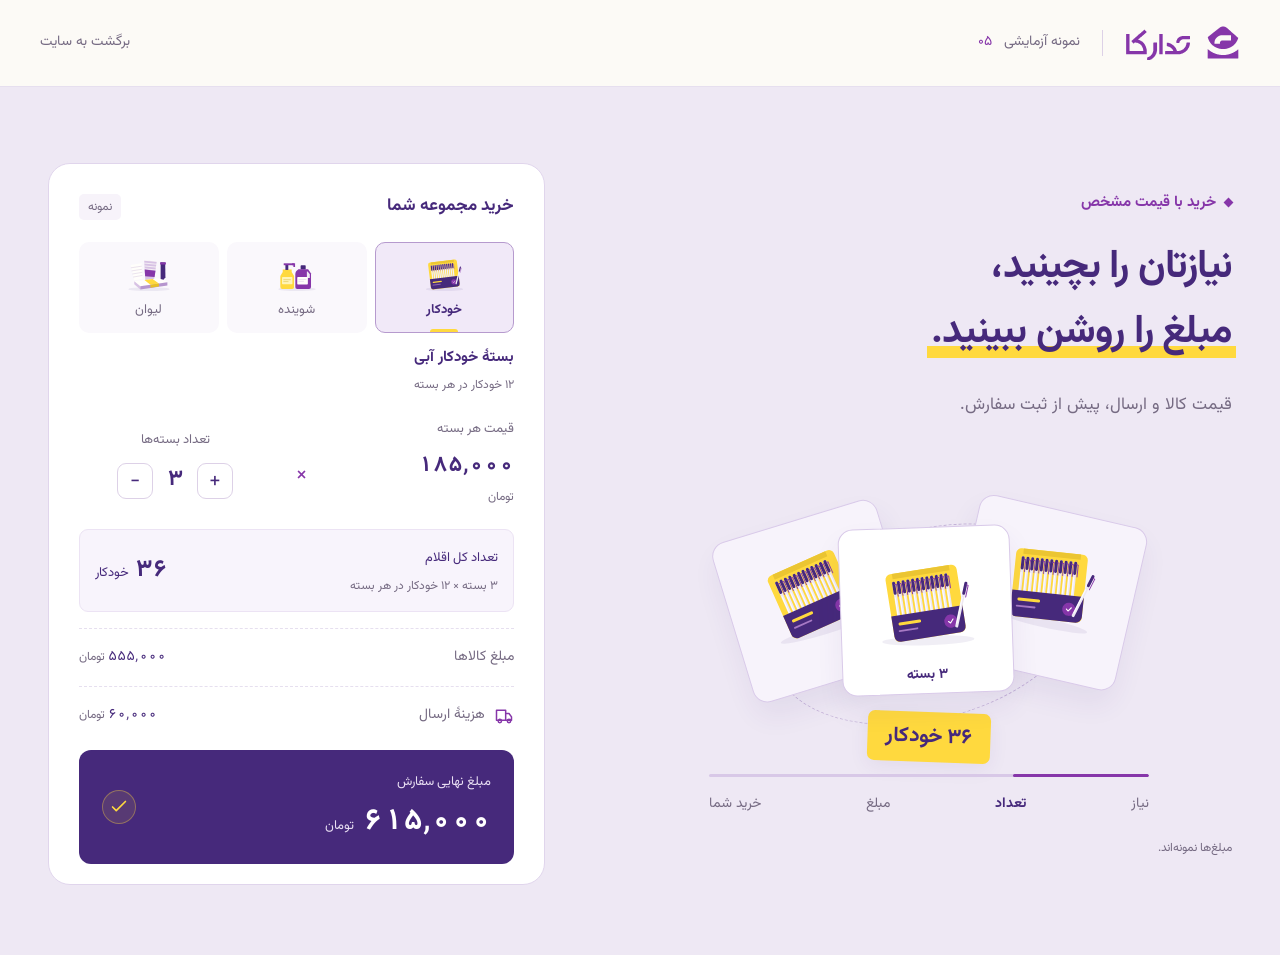
==== commit 1f38eae4: "Add parcel finale and direct product choices; simplify motion copy" ====
--- a/experiments/purchase-motion/index.html
+++ b/experiments/purchase-motion/index.html
@@ -5,12 +5,12 @@
   <meta name="theme-color" content="#46297b">
   <title>تدارکا | نمونه تعاملی خرید</title>
   <link rel="icon" href="../../assets/favicon.svg" type="image/svg+xml">
-  <link rel="stylesheet" href="demo.css?v=4"><script src="demo.js?v=4" defer></script>
+  <link rel="stylesheet" href="demo.css?v=5"><script src="demo.js?v=5" defer></script>
 </head>
 <body>
   <header class="demo-header">
     <a href="../../index.html" aria-label="صفحه اصلی تدارکا"><img src="../../assets/logo.svg" alt="تدارکا" width="115" height="35"></a>
-    <span class="demo-badge">نمونه آزمایشی <span>۰۴</span></span>
+    <span class="demo-badge">نمونه آزمایشی <span>۰۵</span></span>
     <a class="back-link" href="../../index.html#buying">برگشت به سایت</a>
   </header>
   <main>
@@ -19,47 +19,53 @@
         <div class="story">
           <span class="eyebrow"><span class="tiny-square" aria-hidden="true"></span>خرید با قیمت مشخص</span>
           <h1 id="demo-title">نیازتان را بچینید،<br><span class="headline-mark">مبلغ را روشن ببینید.</span></h1>
-          <p class="lead">از انتخاب کالا تا مبلغ نهایی؛ همه‌چیز پیش از ثبت سفارش مشخص است.</p>
+          <p class="lead">قیمت کالا و ارسال، پیش از ثبت سفارش.</p>
           <div class="motion-film" data-scene="1" role="img" aria-label="موشن‌گرافی: نیاز مجموعه به بسته‌های کالا تبدیل می‌شود و مبلغ نهایی با هزینهٔ ارسال مشخص می‌شود.">
             <div class="film-orbit" aria-hidden="true"></div>
             <div class="film-scene needs-scene" aria-hidden="true">
               <div class="need-sheet"><div class="sheet-head"><span>نیاز مجموعه شما</span><span class="sheet-mark"></span></div><div class="need-row"><svg viewBox="0 0 24 24"><path d="m5 12 4 4L19 6"/></svg><strong class="film-product-name">خودکار آبی</strong></div><div class="need-row quantity-row"><span class="list-dot"></span><strong class="film-quantity">۳ بسته</strong></div><div class="need-row secondary-row"><span class="list-dot"></span><span class="film-pack">۱۲ خودکار در هر بسته</span></div></div>
               <img class="needs-art film-art" src="assets/pens.svg" alt="" width="240" height="160">
-              <span class="film-sticker needs-sticker">از همین نیاز شروع می‌کنیم.</span>
             </div>
             <div class="film-scene packs-scene" aria-hidden="true">
               <div class="pack-tile tile-back"><img class="film-art" src="assets/pens.svg" alt="" width="240" height="160"></div>
               <div class="pack-tile tile-middle"><img class="film-art" src="assets/pens.svg" alt="" width="240" height="160"></div>
               <div class="pack-tile tile-front"><img class="film-art" src="assets/pens.svg" alt="" width="240" height="160"><span class="film-quantity">۳ بسته</span></div>
-              <span class="film-sticker packs-sticker"><b class="film-units">۳۶ خودکار</b><span>برای مجموعه شما</span></span>
+              <span class="film-sticker packs-sticker"><b class="film-units">۳۶ خودکار</b></span>
             </div>
             <div class="film-scene amount-scene" aria-hidden="true">
-              <div class="amount-ticket"><span class="ticket-label">یک جمع روشن</span><div class="film-equation"><div><strong class="film-subtotal">۵۵۵٬۰۰۰</strong><span>مبلغ کالاها</span></div><span class="equation-plus">+</span><div><strong class="film-shipping">۶۰٬۰۰۰</strong><span>هزینهٔ ارسال</span></div></div><div class="ticket-rule"></div><div class="ticket-total"><strong class="film-total">۶۱۵٬۰۰۰</strong><span>تومان</span></div><span class="ticket-before">پیش از ثبت سفارش</span></div>
+              <div class="amount-ticket"><span class="ticket-label">مبلغ نهایی</span><div class="film-equation"><div><strong class="film-subtotal">۵۵۵٬۰۰۰</strong><span>مبلغ کالاها</span></div><span class="equation-plus">+</span><div><strong class="film-shipping">۶۰٬۰۰۰</strong><span>هزینهٔ ارسال</span></div></div><div class="ticket-rule"></div><div class="ticket-total"><strong class="film-total">۶۱۵٬۰۰۰</strong><span>تومان</span></div></div>
               <div class="film-confirmation"><svg viewBox="0 0 48 48"><circle cx="24" cy="24" r="20"/><path d="m14 24 7 7 14-15"/></svg></div>
-              <span class="film-sticker amount-sticker">با احتساب هزینهٔ ارسال</span>
+            </div>
+            <div class="film-scene finish-scene" aria-hidden="true">
+              <span class="finish-count film-quantity">۳ بسته</span>
+              <div class="finish-halo"></div>
+              <img class="finish-product film-art" src="assets/pens.svg" alt="" width="240" height="160">
+              <svg class="finish-box" viewBox="0 0 280 230" aria-hidden="true">
+                <ellipse cx="140" cy="212" rx="108" ry="10" fill="#46297b" opacity=".08"/>
+                <path d="m32 90 108-52 108 52-108 52Z" fill="#b48bcc"/>
+                <path d="m32 90 108 52v79L32 171Z" fill="#74419d"/>
+                <path d="m140 142 108-52v81l-108 50Z" fill="#46297b"/>
+                <path d="m32 90-17-35 108 51 17 36Z" fill="#c5a4da"/>
+                <path d="m248 90 17-35-108 51-17 36Z" fill="#9867b8"/>
+                <path d="m121 133 19 9v79l-19-9Z" fill="#ffd93e"/>
+                <path d="m52 127 43 20m-43-9 29 14" stroke="white" opacity=".4" stroke-width="3" stroke-linecap="round"/>
+                <path d="m182 155 9 4 17-24" stroke="#ffd93e" stroke-width="5" stroke-linecap="round" stroke-linejoin="round"/>
+              </svg>
+              <div class="finish-amount"><strong class="film-total">۶۱۵٬۰۰۰</strong><span>تومان</span></div>
             </div>
           </div>
-          <div class="film-timeline" aria-hidden="true"><div class="film-track"><span id="film-progress"></span></div><span class="timeline-label" data-cue="1">نیاز شما</span><span class="timeline-label" data-cue="2">بسته‌های کالا</span><span class="timeline-label" data-cue="3">مبلغ روشن</span></div>
-          <p class="interaction-hint">کالا و تعداد را تغییر دهید و مبلغ نهایی را ببینید.</p>
-          <p class="sample-note">کالاها و مبلغ‌ها برای نمایش نمونه‌اند.</p>
+          <div class="film-timeline" aria-hidden="true"><div class="film-track"><span id="film-progress"></span></div><span class="timeline-label" data-cue="1">نیاز</span><span class="timeline-label" data-cue="2">تعداد</span><span class="timeline-label" data-cue="3">مبلغ</span><span class="timeline-label" data-cue="4">خرید شما</span></div>
+          <p class="sample-note">مبلغ‌ها نمونه‌اند.</p>
         </div>
         <div class="receipt-scene">
-          <span class="scene-caption">از نیاز شما تا یک مبلغ روشن</span>
           <article class="receipt" aria-labelledby="receipt-title">
             <div class="receipt-heading"><h2 id="receipt-title">خرید مجموعه شما</h2><span class="receipt-chip">نمونه</span></div>
-            <div class="product-picker" id="product-picker">
-              <span class="sr-only" id="product-picker-label">انتخاب کالای نمونه</span>
-              <button class="product-trigger" id="product-trigger" aria-haspopup="listbox" aria-expanded="false" aria-controls="product-menu" aria-labelledby="product-picker-label product-name">
-                <span class="selected-image"><img id="receipt-image" src="assets/pens.svg" alt="" width="95" height="70"></span>
-                <span class="product-copy"><strong id="product-name">بستهٔ خودکار آبی</strong><span id="product-pack">۱۲ خودکار در هر بسته</span></span>
-                <span class="picker-action"><span>تغییر کالا</span><svg viewBox="0 0 24 24" aria-hidden="true"><path d="m7 10 5 5 5-5"/></svg></span>
-              </button>
-              <div class="product-menu" id="product-menu" role="listbox" aria-labelledby="product-picker-label" hidden>
-                <button class="product-option" role="option" aria-selected="true" data-product="pens" tabindex="-1"><img src="assets/pens.svg" alt="" width="56" height="48"><span class="option-copy"><strong>بستهٔ خودکار آبی</strong><span>۱۲ خودکار در هر بسته</span></span><svg viewBox="0 0 24 24" aria-hidden="true"><path d="m5 12 4 4L19 6"/></svg></button>
-                <button class="product-option" role="option" aria-selected="false" data-product="cleaning" tabindex="-1"><img src="../../assets/cleaning.svg" alt="" width="56" height="48"><span class="option-copy"><strong>بستهٔ مایع دستشویی</strong><span>۴ بطری در هر بسته</span></span><svg viewBox="0 0 24 24" aria-hidden="true"><path d="m5 12 4 4L19 6"/></svg></button>
-                <button class="product-option" role="option" aria-selected="false" data-product="cups" tabindex="-1"><img src="../../assets/disposable.svg" alt="" width="56" height="48"><span class="option-copy"><strong>بستهٔ لیوان</strong><span>۵۰ لیوان در هر بسته</span></span><svg viewBox="0 0 24 24" aria-hidden="true"><path d="m5 12 4 4L19 6"/></svg></button>
-              </div>
+            <div class="product-switcher" role="group" aria-label="انتخاب کالا">
+              <button class="product-choice" data-product="pens" aria-pressed="true"><img src="assets/pens.svg" alt="" width="58" height="43"><span>خودکار</span></button>
+              <button class="product-choice" data-product="cleaning" aria-pressed="false"><img src="../../assets/cleaning.svg" alt="" width="58" height="43"><span>شوینده</span></button>
+              <button class="product-choice" data-product="cups" aria-pressed="false"><img src="../../assets/disposable.svg" alt="" width="58" height="43"><span>لیوان</span></button>
             </div>
+            <div class="product-details"><strong id="product-name">بستهٔ خودکار آبی</strong><span id="product-pack">۱۲ خودکار در هر بسته</span></div>
             <div class="formula-row">
               <div class="unit-price"><span class="field-label">قیمت هر بسته</span><strong id="unit-price">۱۸۵٬۰۰۰</strong><small>تومان</small></div>
               <span class="multiply" aria-hidden="true">×</span>
@@ -69,7 +75,6 @@
             <div class="subtotal-line"><span>مبلغ کالاها</span><span><b id="subtotal">۵۵۵٬۰۰۰</b><small> تومان</small></span></div>
             <div class="shipping-line"><span><svg viewBox="0 0 24 24" aria-hidden="true"><path d="M3 5h11v12H3ZM14 9h4l3 4v4h-7M7 20a2 2 0 1 0 0-4 2 2 0 0 0 0 4Zm11 0a2 2 0 1 0 0-4 2 2 0 0 0 0 4Z"/></svg>هزینهٔ ارسال</span><span><b id="shipping">۶۰٬۰۰۰</b><small> تومان</small></span></div>
             <div class="total-block" aria-label="مبلغ نهایی نمونه"><div><span class="total-label">مبلغ نهایی سفارش</span><strong><output id="total">۶۱۵٬۰۰۰</output><small>تومان</small></strong></div><span class="total-check"><svg viewBox="0 0 24 24" aria-hidden="true"><path d="m5 12 4 4L19 6"/></svg></span></div>
-            <p class="receipt-footnote">جمع کالاها و هزینهٔ ارسال پیش از ثبت سفارش</p>
           </article>
           <p class="sr-only" id="calculation-announcement" aria-live="polite" aria-atomic="true"></p>
         </div>
--- a/experiments/purchase-motion/demo.css
+++ b/experiments/purchase-motion/demo.css
@@ -40,30 +40,51 @@
 .film-equation>div>span{font-size:11px;font-weight:400;color:var(--muted)}
 .equation-plus{flex-shrink:0}
 .ticket-total strong{unicode-bidi:isolate}
-.product-picker{position:relative;margin-bottom:25px;z-index:4}
-.product-trigger{display:flex;align-items:center;gap:12px;width:100%;min-height:92px;padding:13px 14px;text-align:start;color:var(--deep);border:1px solid #e3d8ed;background:#faf7fd;border-radius:12px;transition:background .18s,border-color .18s}
-.product-trigger:hover,.product-trigger[aria-expanded='true']{background:#f3edf8;border-color:#baa2d0}
-.selected-image{width:58px;flex-shrink:0}
-.product-copy,.option-copy{display:flex;flex-direction:column;min-width:0;gap:3px}
-.product-copy strong{font-size:15px;line-height:1.7}
-.product-copy>span,.option-copy>span{font-size:12px;line-height:1.8;color:var(--muted)}
-.picker-action{margin-inline-start:auto;display:flex;align-items:center;gap:7px;flex-shrink:0;color:var(--purple);font-size:12px;white-space:nowrap}
-.picker-action svg{width:19px;height:19px;transition:rotate .18s}
-.product-trigger[aria-expanded='true'] .picker-action svg{rotate:180deg}
-.product-menu{position:absolute;inset-inline:0;top:calc(100% + 8px);z-index:10;background:white;border:1px solid #d8c8e7;border-radius:13px;box-shadow:0 12px 28px rgb(70 41 123 / 12%);padding:7px;max-height:310px;overflow-y:auto;overscroll-behavior:contain;scrollbar-width:thin}
-.product-menu[data-placement='above']{top:auto;bottom:calc(100% + 8px)}
-.product-option{width:100%;display:flex;align-items:center;gap:10px;min-height:75px;border:1px solid transparent;border-radius:8px;padding:10px;text-align:start;background:white;color:var(--deep)}
-.product-option+.product-option{margin-top:3px}
-.product-option img{width:48px;height:46px;object-fit:contain;flex-shrink:0}
-.option-copy strong{font-size:14px;line-height:1.7}
-.product-option>svg{width:20px;height:20px;flex-shrink:0;margin-inline-start:auto;color:var(--purple);opacity:0}
-.product-option[aria-selected='true']{background:#f5effa}
-.product-option[aria-selected='true']>svg{opacity:1}
-.product-option:hover{background:#f8f4fc}
-.product-option:focus-visible{outline:2px solid var(--purple);outline-offset:-2px;background:#f5effa}
-@media(max-width:1150px) and (min-width:901px){.product-trigger{gap:8px;padding-inline:10px}.selected-image{width:43px}.picker-action>span{display:none}.product-copy strong{font-size:14px}}
-@media(max-width:480px){.product-trigger{padding:12px 10px;gap:9px;min-height:86px}.selected-image{width:46px}.product-copy strong{font-size:14px}.picker-action>span{display:none}.picker-action{padding:5px}.product-option{gap:7px;padding:8px}.product-option img{width:42px}.option-copy strong{font-size:13px}.option-copy>span{font-size:11px}.amount-sticker{min-width:193px;translate:-50% 0}.film-equation{font-size:17px}}
-@media(max-width:360px){.product-trigger{padding-inline:8px}.selected-image{width:39px}.product-copy strong{font-size:13px}.product-copy>span{font-size:11px}.picker-action{padding:2px}.film-equation{font-size:16px}.need-sheet{translate:-50% 0;rotate:-3deg}.needs-art{width:92px;left:calc(50% - 131px);top:158px}.needs-sticker{translate:-50% 0;min-width:189px;rotate:0deg}}
 /* The stamp sits at the ticket's empty corner, away from price and currency. */
 .amount-ticket{rotate:0deg}
 .film-confirmation{top:22px}
+
+/* Direct selection: all three products stay visible. */
+.product-switcher{display:grid;grid-template-columns:repeat(3,minmax(0,1fr));gap:8px;margin-bottom:12px}
+.product-choice{position:relative;display:flex;flex-direction:column;align-items:center;justify-content:center;gap:3px;min-height:82px;padding:9px 5px 10px;border:1px solid transparent;border-radius:10px;background:#faf8fc;color:var(--muted);font-size:13px;transition:background .2s,border-color .2s,color .2s}
+.product-choice img{width:58px;height:43px;object-fit:contain}
+.product-choice:hover{background:#f2ebf8;color:var(--deep)}
+.product-choice[aria-pressed='true']{background:#f1e9f8;border-color:#b69ace;color:var(--deep);font-weight:700}
+.product-choice[aria-pressed='true']:after{content:'';position:absolute;bottom:0;width:28px;height:3px;background:var(--yellow);border-radius:3px 3px 0 0}
+.product-details{display:flex;flex-direction:column;gap:3px;margin-bottom:21px;min-height:47px}
+.product-details strong{font-size:15px;line-height:1.7}
+.product-details>span{font-size:12px;color:var(--muted)}
+.receipt-heading{margin-bottom:20px}
+.receipt-scene{padding-block:0}
+.sample-note{margin-top:20px}
+.film-timeline{gap:10px}
+.packs-sticker{padding:7px 18px}
+.amount-ticket{top:45px}
+.film-confirmation{top:35px}
+.motion-film[data-scene='4'] .finish-scene{opacity:1;visibility:visible;transform:translateY(0) scale(1)}
+.finish-halo{position:absolute;width:228px;height:228px;left:50%;top:41px;translate:-50% 0;border:1px solid #d9c8e8;border-radius:50%;background:radial-gradient(circle,#f8f3fc 0,transparent 70%)}
+.finish-halo:before{content:'';position:absolute;width:10px;height:10px;top:24px;left:22px;border-radius:50%;background:var(--yellow)}
+.finish-halo:after{content:'';position:absolute;width:6px;height:6px;bottom:29px;right:15px;border-radius:50%;background:#a479bf}
+.finish-count{position:absolute;top:7px;left:50%;translate:-50% 0;font-size:15px;font-weight:700;white-space:nowrap}
+.finish-product{position:absolute;top:29px;left:50%;translate:-50% 0;width:171px;height:120px;object-fit:contain;z-index:1;rotate:-5deg}
+.finish-box{position:absolute;top:83px;left:50%;translate:-50% 0;width:245px;height:201px;z-index:2;stroke:none;overflow:visible}
+.finish-amount{position:absolute;z-index:3;top:264px;left:50%;translate:-50% 0;display:flex;align-items:baseline;justify-content:center;gap:8px;min-width:218px;padding:8px 20px;background:white;border:1px solid #dccbe8;border-radius:12px;box-shadow:0 8px 18px rgb(70 41 123 / 5%);white-space:nowrap}
+.finish-amount strong{font-size:27px;line-height:1.5;font-variant-numeric:tabular-nums;unicode-bidi:isolate}
+.finish-amount>span{font-size:12px;color:var(--muted)}
+@media(prefers-reduced-motion:no-preference){
+ .motion-film[data-scene='2'] .tile-back{animation-duration:.6s}
+ .motion-film[data-scene='2'] .tile-middle{animation-duration:.6s;animation-delay:.1s}
+ .motion-film[data-scene='2'] .tile-front{animation-duration:.6s;animation-delay:.2s}
+ .motion-film[data-scene='2'] .packs-sticker{animation-duration:.35s;animation-delay:.5s}
+ .motion-film[data-scene='4'] .finish-halo{animation:finish-halo .6s both}
+ .motion-film[data-scene='4'] .finish-box{animation:finish-box .65s both}
+ .motion-film[data-scene='4'] .finish-product{animation:finish-product .7s .1s both}
+ .motion-film[data-scene='4'] .finish-amount{animation:finish-price .45s .3s both}
+ .motion-film[data-scene='4'] .finish-count{animation:finish-price .35s .15s both}
+}
+@keyframes finish-halo{from{opacity:0;transform:scale(.7)}to{opacity:1;transform:scale(1)}}
+@keyframes finish-box{from{opacity:0;transform:translateY(35px) scale(.9)}to{opacity:1;transform:translateY(0) scale(1)}}
+@keyframes finish-product{0%{opacity:0;transform:translateY(-27px) rotate(10deg)}70%{opacity:1;transform:translateY(4px) rotate(-2deg)}100%{opacity:1;transform:translateY(0) rotate(0)}}
+@keyframes finish-price{from{opacity:0;transform:translateY(10px) scale(.94)}to{opacity:1;transform:translateY(0) scale(1)}}
+@media(max-width:480px){.product-switcher{gap:6px}.product-choice{min-height:76px;font-size:12px;padding-inline:3px}.product-choice img{width:50px;height:38px}.product-details strong{font-size:14px}.finish-box{width:230px;height:189px;top:80px}.finish-product{width:160px;height:114px;top:28px}.finish-halo{width:216px;height:216px}.finish-amount{top:253px;min-width:202px;padding-inline:16px}.finish-amount strong{font-size:25px}.finish-count{font-size:14px}.film-equation{font-size:17px}}
+@media(max-width:360px){.product-choice img{width:44px;height:35px}.product-details strong{font-size:13px}.need-sheet{translate:-50% 0;rotate:-3deg}.needs-art{width:92px;left:calc(50% - 131px);top:158px}.film-equation{font-size:16px}.finish-amount{min-width:194px}.finish-amount strong{font-size:24px}.timeline-label{font-size:12px}}
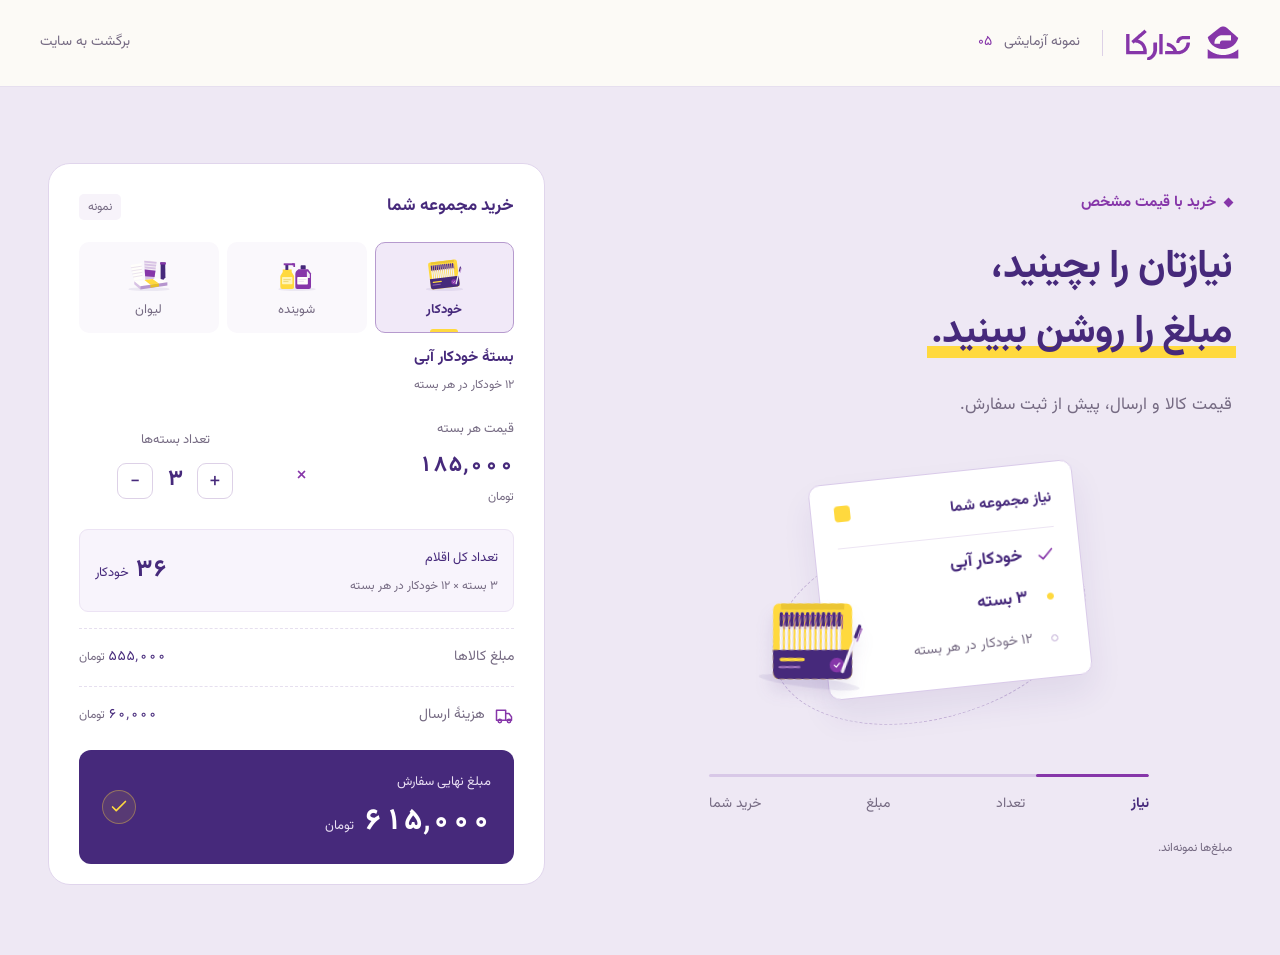
==== commit e66680ec: "Integrate interactive buying section into homepage" ====
--- a/experiments/purchase-motion/index.html
+++ b/experiments/purchase-motion/index.html
@@ -5,7 +5,7 @@
   <meta name="theme-color" content="#46297b">
   <title>تدارکا | نمونه تعاملی خرید</title>
   <link rel="icon" href="../../assets/favicon.svg" type="image/svg+xml">
-  <link rel="stylesheet" href="demo.css?v=5"><script src="demo.js?v=5" defer></script>
+  <link rel="stylesheet" href="../../assets/purchase-motion.css?v=6"><link rel="stylesheet" href="preview.css?v=6"><script src="../../assets/purchase-motion.js?v=6" defer></script>
 </head>
 <body>
   <header class="demo-header">
@@ -14,22 +14,22 @@
     <a class="back-link" href="../../index.html#buying">برگشت به سایت</a>
   </header>
   <main>
-    <section class="purchase-demo" aria-labelledby="demo-title" data-step="1">
+    <section class="purchase-demo purchase-motion" data-purchase-motion aria-labelledby="demo-title" data-step="1">
       <div class="demo-layout">
         <div class="story">
           <span class="eyebrow"><span class="tiny-square" aria-hidden="true"></span>خرید با قیمت مشخص</span>
-          <h1 id="demo-title">نیازتان را بچینید،<br><span class="headline-mark">مبلغ را روشن ببینید.</span></h1>
+          <h1 id="demo-title" class="purchase-title">نیازتان را بچینید،<br><span class="headline-mark">مبلغ را روشن ببینید.</span></h1>
           <p class="lead">قیمت کالا و ارسال، پیش از ثبت سفارش.</p>
           <div class="motion-film" data-scene="1" role="img" aria-label="موشن‌گرافی: نیاز مجموعه به بسته‌های کالا تبدیل می‌شود و مبلغ نهایی با هزینهٔ ارسال مشخص می‌شود.">
             <div class="film-orbit" aria-hidden="true"></div>
             <div class="film-scene needs-scene" aria-hidden="true">
               <div class="need-sheet"><div class="sheet-head"><span>نیاز مجموعه شما</span><span class="sheet-mark"></span></div><div class="need-row"><svg viewBox="0 0 24 24"><path d="m5 12 4 4L19 6"/></svg><strong class="film-product-name">خودکار آبی</strong></div><div class="need-row quantity-row"><span class="list-dot"></span><strong class="film-quantity">۳ بسته</strong></div><div class="need-row secondary-row"><span class="list-dot"></span><span class="film-pack">۱۲ خودکار در هر بسته</span></div></div>
-              <img class="needs-art film-art" src="assets/pens.svg" alt="" width="240" height="160">
+              <img class="needs-art film-art" src="../../assets/pens.svg" alt="" width="240" height="160">
             </div>
             <div class="film-scene packs-scene" aria-hidden="true">
-              <div class="pack-tile tile-back"><img class="film-art" src="assets/pens.svg" alt="" width="240" height="160"></div>
-              <div class="pack-tile tile-middle"><img class="film-art" src="assets/pens.svg" alt="" width="240" height="160"></div>
-              <div class="pack-tile tile-front"><img class="film-art" src="assets/pens.svg" alt="" width="240" height="160"><span class="film-quantity">۳ بسته</span></div>
+              <div class="pack-tile tile-back"><img class="film-art" src="../../assets/pens.svg" alt="" width="240" height="160"></div>
+              <div class="pack-tile tile-middle"><img class="film-art" src="../../assets/pens.svg" alt="" width="240" height="160"></div>
+              <div class="pack-tile tile-front"><img class="film-art" src="../../assets/pens.svg" alt="" width="240" height="160"><span class="film-quantity">۳ بسته</span></div>
               <span class="film-sticker packs-sticker"><b class="film-units">۳۶ خودکار</b></span>
             </div>
             <div class="film-scene amount-scene" aria-hidden="true">
@@ -39,7 +39,7 @@
             <div class="film-scene finish-scene" aria-hidden="true">
               <span class="finish-count film-quantity">۳ بسته</span>
               <div class="finish-halo"></div>
-              <img class="finish-product film-art" src="assets/pens.svg" alt="" width="240" height="160">
+              <img class="finish-product film-art" src="../../assets/pens.svg" alt="" width="240" height="160">
               <svg class="finish-box" viewBox="0 0 280 230" aria-hidden="true">
                 <ellipse cx="140" cy="212" rx="108" ry="10" fill="#46297b" opacity=".08"/>
                 <path d="m32 90 108-52 108 52-108 52Z" fill="#b48bcc"/>
@@ -59,17 +59,17 @@
         </div>
         <div class="receipt-scene">
           <article class="receipt" aria-labelledby="receipt-title">
-            <div class="receipt-heading"><h2 id="receipt-title">خرید مجموعه شما</h2><span class="receipt-chip">نمونه</span></div>
+            <div class="receipt-heading"><h2 id="receipt-title" class="receipt-title">خرید مجموعه شما</h2><span class="receipt-chip">نمونه</span></div>
             <div class="product-switcher" role="group" aria-label="انتخاب کالا">
-              <button class="product-choice" data-product="pens" aria-pressed="true"><img src="assets/pens.svg" alt="" width="58" height="43"><span>خودکار</span></button>
-              <button class="product-choice" data-product="cleaning" aria-pressed="false"><img src="../../assets/cleaning.svg" alt="" width="58" height="43"><span>شوینده</span></button>
-              <button class="product-choice" data-product="cups" aria-pressed="false"><img src="../../assets/disposable.svg" alt="" width="58" height="43"><span>لیوان</span></button>
+              <button class="product-choice" disabled data-product="pens" aria-pressed="true"><img src="../../assets/pens.svg" alt="" width="58" height="43"><span>خودکار</span></button>
+              <button class="product-choice" disabled data-product="cleaning" aria-pressed="false"><img src="../../assets/cleaning.svg" alt="" width="58" height="43"><span>شوینده</span></button>
+              <button class="product-choice" disabled data-product="cups" aria-pressed="false"><img src="../../assets/disposable.svg" alt="" width="58" height="43"><span>لیوان</span></button>
             </div>
             <div class="product-details"><strong id="product-name">بستهٔ خودکار آبی</strong><span id="product-pack">۱۲ خودکار در هر بسته</span></div>
             <div class="formula-row">
               <div class="unit-price"><span class="field-label">قیمت هر بسته</span><strong id="unit-price">۱۸۵٬۰۰۰</strong><small>تومان</small></div>
               <span class="multiply" aria-hidden="true">×</span>
-              <div class="quantity-field"><span class="field-label">تعداد بسته‌ها</span><div class="quantity-control"><button id="decrease" aria-label="کم کردن تعداد بسته‌ها">−</button><output id="quantity" aria-label="تعداد بسته‌ها">۳</output><button id="increase" aria-label="زیاد کردن تعداد بسته‌ها">+</button></div></div>
+              <div class="quantity-field"><span class="field-label">تعداد بسته‌ها</span><div class="quantity-control"><button id="decrease" disabled aria-label="کم کردن تعداد بسته‌ها">−</button><output id="quantity" aria-label="تعداد بسته‌ها">۳</output><button id="increase" disabled aria-label="زیاد کردن تعداد بسته‌ها">+</button></div></div>
             </div>
             <div class="units-summary"><div><span class="units-label">تعداد کل اقلام</span><p id="units-breakdown">۳ بسته × ۱۲ عدد در هر بسته</p></div><strong><output id="total-units">۳۶</output><span id="unit-name">خودکار</span></strong></div>
             <div class="subtotal-line"><span>مبلغ کالاها</span><span><b id="subtotal">۵۵۵٬۰۰۰</b><small> تومان</small></span></div>
--- a/assets/purchase-motion.css
+++ b/assets/purchase-motion.css
@@ -0,0 +1,333 @@
+.purchase-motion{--deep:#46297b;--purple:#8636a9;--yellow:#ffd93e;--muted:#766b83;--lavender:#eee8f4;--line:#e6dfef;--paper:#fcfaf6;color:var(--deep);font:16px/1.85 Vazirmatn,Tahoma,sans-serif}
+:where(.purchase-motion) *{box-sizing:border-box}
+:where(.purchase-motion) [hidden]{display:none!important}
+:where(.purchase-motion) button,:where(.purchase-motion) a{-webkit-tap-highlight-color:transparent}
+:where(.purchase-motion) button{font:inherit;cursor:pointer}
+:where(.purchase-motion) button:disabled{cursor:default;opacity:.35}
+:where(.purchase-motion) a{color:inherit;text-decoration:none}
+:where(.purchase-motion) button,:where(.purchase-motion) a{touch-action:manipulation}
+:where(.purchase-motion) button:focus-visible,:where(.purchase-motion) a:focus-visible,:where(.purchase-motion) [tabindex]:focus-visible{outline:3px solid var(--purple);outline-offset:5px}
+:where(.purchase-motion) .purchase-title,:where(.purchase-motion) h2,:where(.purchase-motion) h3,:where(.purchase-motion) p{margin:0}
+:where(.purchase-motion) svg{fill:none;stroke:currentColor;stroke-width:1.8;stroke-linecap:round;stroke-linejoin:round}
+:where(.purchase-motion) img{display:block;max-width:100%}
+:where(.purchase-motion) ::selection{background:var(--yellow)}
+:where(.purchase-motion) .demo-layout{position:relative;width:min(1240px,calc(100% - 96px));margin:auto;display:grid;grid-template-columns:minmax(0,1.22fr) minmax(0,1fr);align-items:center;gap:80px}
+:where(.purchase-motion) .story{position:relative}
+:where(.purchase-motion) .eyebrow{display:flex;align-items:center;gap:9px;font-size:15px;font-weight:700;color:var(--purple);margin-bottom:18px}
+:where(.purchase-motion) .tiny-square{width:7px;height:7px;background:var(--purple);transform:rotate(45deg)}
+:where(.purchase-motion) .purchase-title{font-size:clamp(34px,3.1vw,46px);font-weight:700;line-height:1.65;letter-spacing:-.8px}
+:where(.purchase-motion) .headline-mark{position:relative;isolation:isolate;white-space:nowrap}
+:where(.purchase-motion) .headline-mark:after{content:'';position:absolute;bottom:5px;inset-inline:-4px;height:12px;z-index:-1;background:var(--yellow);transform-origin:right}
+:where(.purchase-motion) .lead{color:var(--muted);font-size:17px;max-width:530px;margin-top:22px;line-height:2}
+:where(.purchase-motion) .interaction-hint{color:var(--muted);font-size:14px}
+:where(.purchase-motion) .sample-note{color:var(--muted);font-size:12px;margin-top:14px}
+:where(.purchase-motion) .receipt-scene{position:relative;padding-block:20px}
+:where(.purchase-motion) .scene-caption{font-size:13px;display:block;color:var(--muted);margin-bottom:15px;margin-inline-start:22px}
+:where(.purchase-motion) .receipt{position:relative;z-index:2;background:white;border:1px solid #e0d5ec;border-radius:22px;padding:27px 30px 20px;box-shadow:none}
+:where(.purchase-motion) .receipt-heading{display:flex;align-items:center;justify-content:space-between;gap:16px;margin-bottom:23px}
+:where(.purchase-motion) .receipt-heading .receipt-title{font-size:17px}
+:where(.purchase-motion) .receipt-chip{font-size:12px;border-radius:5px;padding:2px 9px;background:#f7f3fa;color:var(--muted)}
+:where(.purchase-motion) .selected-image{width:77px;flex-shrink:0}
+:where(.purchase-motion) .selected-image img{height:58px;object-fit:contain;width:100%}
+:where(.purchase-motion) .formula-row{display:grid;grid-template-columns:1fr 20px 1fr;align-items:center;gap:15px;padding-bottom:22px}
+:where(.purchase-motion) .field-label{display:block;font-size:13px;color:var(--muted);margin-bottom:8px}
+:where(.purchase-motion) .unit-price strong{font-size:22px;line-height:1.5;font-variant-numeric:tabular-nums;display:block}
+:where(.purchase-motion) .unit-price small{font-size:12px;color:var(--muted)}
+:where(.purchase-motion) .multiply{font-size:22px;color:var(--purple);margin-top:22px}
+:where(.purchase-motion) .quantity-field{text-align:center;border-radius:10px;transition:background .3s,box-shadow .3s}
+:where(.purchase-motion) .quantity-control{display:flex;align-items:center;justify-content:center;gap:12px;direction:ltr}
+:where(.purchase-motion) .quantity-control button{display:grid;place-items:center;width:36px;height:36px;flex-shrink:0;border:1px solid #ddd1e7;background:white;border-radius:9px;color:var(--deep);font-size:22px;line-height:1}
+:where(.purchase-motion) .quantity-control button:hover:not(:disabled){background:var(--lavender);border-color:var(--purple)}
+:where(.purchase-motion) .quantity-control output{min-width:20px;font-size:22px;font-weight:700;color:var(--deep);font-variant-numeric:tabular-nums}
+:where(.purchase-motion) .subtotal-line,:where(.purchase-motion) .shipping-line{display:flex;align-items:center;justify-content:space-between;gap:12px;padding:16px 0;font-size:14px;color:var(--muted);border-top:1px dashed var(--line)}
+:where(.purchase-motion) .subtotal-line b,:where(.purchase-motion) .shipping-line b{font-weight:400;color:var(--deep);font-variant-numeric:tabular-nums}
+:where(.purchase-motion) .subtotal-line small,:where(.purchase-motion) .shipping-line small{font-size:12px}
+:where(.purchase-motion) .shipping-line>span:first-child{display:flex;align-items:center;gap:9px}
+:where(.purchase-motion) .shipping-line svg{width:20px;height:20px;color:var(--purple)}
+:where(.purchase-motion) .total-block{position:relative;overflow:hidden;display:flex;justify-content:space-between;gap:18px;align-items:center;margin-top:5px;padding:20px 23px;background:var(--deep);border-radius:12px;color:white;transition:box-shadow .3s}
+:where(.purchase-motion) .total-label{font-size:13px;color:#e9dff3;display:block;margin-bottom:5px}
+:where(.purchase-motion) .total-block strong{display:flex;align-items:baseline;gap:9px;font-size:30px;font-variant-numeric:tabular-nums;line-height:1.5;white-space:nowrap}
+:where(.purchase-motion) .total-block strong small{font-size:13px;font-weight:400;color:#e9dff3}
+:where(.purchase-motion) .total-check{display:grid;place-items:center;width:34px;height:34px;flex-shrink:0;border:1px solid rgb(255 217 62 / 35%);border-radius:50%;background:rgb(255 217 62 / 10%);color:var(--yellow)}
+:where(.purchase-motion) .total-check svg{width:22px;height:22px}
+:where(.purchase-motion) .receipt-footnote{font-size:12px;text-align:center;color:var(--muted);margin-top:14px}
+:where(.purchase-motion) .sr-only{position:absolute;width:1px;height:1px;margin:-1px;overflow:hidden;clip-path:inset(50%);white-space:nowrap}
+:where(.purchase-motion) .no-script{padding:20px;text-align:center;font-size:14px}
+@media(prefers-reduced-motion:no-preference){
+:where(.purchase-motion) .headline-mark:after{animation:pm-highlight-in .7s .1s both}
+:where(.purchase-motion) .receipt{animation:pm-receipt-enter .7s .05s both}
+:where(.purchase-motion) .stage-panel.is-entering{animation:pm-stage-in .3s both}
+:where(.purchase-motion) .product-trigger.is-changing{animation:pm-selection-in .35s both}
+:where(.purchase-motion) .total-block.is-updating:after{content:'';position:absolute;inset:0;background:linear-gradient(110deg,transparent 20%,rgb(255 255 255 / 12%) 50%,transparent 80%);animation:pm-total-sweep .65s both;pointer-events:none}
+.purchase-motion[data-step='3'] .total-check svg path{stroke-dasharray:25;stroke-dashoffset:0;animation:pm-check-in .45s .15s both}
+.purchase-motion[data-step='2'] .package-token{animation:pm-package-in .4s both}
+.purchase-motion[data-step='2'] .package-token:nth-child(2){animation-delay:.1s}
+.purchase-motion[data-step='2'] .package-token:nth-child(3){animation-delay:.2s}
+}
+@keyframes pm-highlight-in{from{scale:0 1}to{scale:1 1}}
+@keyframes pm-receipt-enter{from{opacity:0;translate:0 22px;rotate:-2deg}to{opacity:1;translate:0 0;rotate:0deg}}
+@keyframes pm-stage-in{from{opacity:0;translate:0 10px}to{opacity:1;translate:0 0}}
+@keyframes pm-selection-in{0%{opacity:.4;translate:0 7px}100%{opacity:1;translate:0 0}}
+@keyframes pm-total-sweep{from{translate:100% 0}to{translate:-100% 0}}
+@keyframes pm-check-in{from{stroke-dashoffset:25}to{stroke-dashoffset:0}}
+@keyframes pm-package-in{from{opacity:0;translate:20px 0}to{opacity:1;translate:0 0}}
+:where(.purchase-motion) .units-summary{display:flex;justify-content:space-between;align-items:center;gap:14px;padding:13px 15px;margin-bottom:16px;border-radius:9px;background:#f8f4fc;border:1px solid #ece3f4}
+:where(.purchase-motion) .units-label{font-size:13px;color:var(--deep)}
+:where(.purchase-motion) .units-summary p{font-size:12px;color:var(--muted);margin-top:3px}
+:where(.purchase-motion) .units-summary strong{display:flex;align-items:baseline;gap:7px;font-size:24px;white-space:nowrap;font-variant-numeric:tabular-nums}
+:where(.purchase-motion) .units-summary strong span{font-size:13px;font-weight:400}
+:where(.purchase-motion) .formula-row{padding-bottom:17px}
+:where(.purchase-motion) .motion-film{height:330px;position:relative;margin-top:22px;isolation:isolate}
+:where(.purchase-motion) .film-orbit{position:absolute;width:320px;height:190px;left:50%;top:50%;translate:-50% -42%;border:1px dashed #c6b5d9;border-radius:50%;rotate:-15deg}
+:where(.purchase-motion) .film-orbit:after{content:'';position:absolute;width:10px;height:10px;border-radius:50%;background:var(--purple);top:21px;right:29px;box-shadow:0 0 0 6px var(--lavender)}
+:where(.purchase-motion) .film-scene{position:absolute;inset:0;opacity:0;visibility:hidden;transform:translateY(12px) scale(.96);transition:opacity .35s,transform .6s cubic-bezier(.2,.7,.3,1),visibility .35s;pointer-events:none}
+:where(.purchase-motion) .motion-film[data-scene='1'] .needs-scene,:where(.purchase-motion) .motion-film[data-scene='2'] .packs-scene,:where(.purchase-motion) .motion-film[data-scene='3'] .amount-scene{opacity:1;visibility:visible;transform:translateY(0) scale(1)}
+:where(.purchase-motion) .need-sheet{position:absolute;top:28px;left:50%;translate:-42% 0;rotate:-6deg;background:white;border:1px solid #d9cae9;border-radius:12px;box-shadow:0 18px 32px rgb(70 41 123 / 8%);width:265px;padding:22px 23px 17px}
+:where(.purchase-motion) .sheet-head{display:flex;justify-content:space-between;gap:10px;font-size:15px;font-weight:700;border-bottom:1px solid #ece4f3;padding-bottom:14px;margin-bottom:6px}
+:where(.purchase-motion) .sheet-mark{width:16px;height:16px;background:var(--yellow);border-radius:4px}
+:where(.purchase-motion) .need-row{display:flex;align-items:center;gap:12px;min-height:42px;font-size:16px}
+:where(.purchase-motion) .need-row svg{width:22px;height:22px;color:var(--purple);flex-shrink:0}
+:where(.purchase-motion) .need-row strong{font-size:17px}
+:where(.purchase-motion) .secondary-row{color:var(--muted);font-size:14px}
+:where(.purchase-motion) .list-dot{width:7px;height:7px;flex-shrink:0;border:1px solid #bca6d2;border-radius:50%;margin-inline:7px}
+:where(.purchase-motion) .sheet-footer{border-top:1px dashed var(--line);margin-top:6px;padding-top:12px;font-size:12px;color:var(--muted)}
+:where(.purchase-motion) .needs-art{position:absolute;width:158px;height:116px;object-fit:contain;left:calc(50% - 195px);top:138px;rotate:7deg;filter:drop-shadow(0 12px 8px rgb(70 41 123 / 10%))}
+:where(.purchase-motion) .film-sticker{position:absolute;background:var(--yellow);border-radius:7px;padding:9px 14px;color:var(--deep);font-size:14px;box-shadow:0 5px 20px rgb(70 41 123 / 7%);white-space:nowrap}
+:where(.purchase-motion) .needs-sticker{top:263px;left:50%;translate:-35% 0;rotate:3deg}
+:where(.purchase-motion) .pack-tile{position:absolute;width:172px;height:167px;top:58px;left:50%;border-radius:15px;background:white;border:1px solid #d9cae9;box-shadow:0 15px 28px rgb(70 41 123 / 7%);padding:13px;transform-origin:center bottom}
+:where(.purchase-motion) .pack-tile img{width:100%;height:122px;object-fit:contain}
+:where(.purchase-motion) .tile-back{translate:-102% 12px;rotate:-17deg;background:#f7f3fb}
+:where(.purchase-motion) .tile-middle{translate:8% 5px;rotate:13deg;background:#f7f3fb}
+:where(.purchase-motion) .tile-front{translate:-50% 25px;rotate:-2deg;z-index:2}
+:where(.purchase-motion) .tile-front>span{font-size:14px;font-weight:700;display:block;text-align:center}
+:where(.purchase-motion) .packs-sticker{top:268px;left:50%;translate:-50% 0;rotate:2deg;display:flex;align-items:baseline;gap:10px}
+:where(.purchase-motion) .packs-sticker b{font-size:21px}
+:where(.purchase-motion) .packs-sticker>span{font-size:12px}
+:where(.purchase-motion) .amount-ticket{position:absolute;width:270px;top:32px;left:50%;translate:-50% 0;rotate:3deg;background:white;border:1px solid #d9cae9;border-radius:14px;padding:22px 24px 18px;box-shadow:0 20px 35px rgb(70 41 123 / 9%)}
+:where(.purchase-motion) .ticket-label{font-size:15px;color:var(--muted)}
+:where(.purchase-motion) .film-equation{display:flex;justify-content:space-between;gap:10px;align-items:center;margin-top:18px;font-size:20px;font-weight:700;font-variant-numeric:tabular-nums}
+:where(.purchase-motion) .equation-plus{color:var(--purple);font-size:22px}
+:where(.purchase-motion) .ticket-rule{border-top:1px dashed #c7b4d9;margin-block:16px}
+:where(.purchase-motion) .ticket-total{display:flex;align-items:baseline;justify-content:center;gap:9px;font-variant-numeric:tabular-nums}
+:where(.purchase-motion) .ticket-total strong{font-size:33px;line-height:1.5}
+:where(.purchase-motion) .ticket-total>span{font-size:13px}
+:where(.purchase-motion) .ticket-before{display:block;text-align:center;font-size:12px;color:var(--muted);margin-top:4px}
+:where(.purchase-motion) .film-confirmation{position:absolute;top:207px;left:calc(50% - 154px);width:63px;height:63px;background:var(--deep);color:var(--yellow);border-radius:50%;rotate:-12deg;box-shadow:0 8px 16px rgb(70 41 123 / 12%);display:grid;place-items:center}
+:where(.purchase-motion) .film-confirmation svg{width:48px;height:48px}
+:where(.purchase-motion) .film-confirmation circle{stroke:rgb(255 217 62 / 40%);stroke-width:1}
+:where(.purchase-motion) .film-confirmation path{stroke-width:2.5}
+:where(.purchase-motion) .amount-sticker{top:278px;left:50%;translate:-25% 0;rotate:-3deg}
+:where(.purchase-motion) .film-timeline{position:relative;display:flex;justify-content:space-between;gap:16px;padding-top:18px;max-width:440px;margin:0 auto}
+:where(.purchase-motion) .film-track{position:absolute;top:0;inset-inline:0;height:3px;background:#d8c8e7;border-radius:4px;overflow:hidden}
+:where(.purchase-motion) .film-track>span{display:block;width:0;height:100%;background:var(--purple);border-radius:4px}
+:where(.purchase-motion) .timeline-label{position:relative;font-size:14px;color:var(--muted);transition:color .25s}
+:where(.purchase-motion) .timeline-label.is-current{color:var(--deep);font-weight:700}
+:where(.purchase-motion) .selected-image{width:62px}
+@media(prefers-reduced-motion:no-preference){
+:where(.purchase-motion) .motion-film[data-scene='1'] .need-sheet{animation:pm-sheet-arrive .75s both}
+:where(.purchase-motion) .motion-film[data-scene='1'] .needs-art{animation:pm-art-arrive .85s .2s both}
+:where(.purchase-motion) .motion-film[data-scene='1'] .need-row svg path{stroke-dasharray:24;animation:pm-draw-check .45s .8s both}
+:where(.purchase-motion) .motion-film[data-scene='1'] .needs-sticker{animation:pm-sticker-pop .45s .65s both}
+:where(.purchase-motion) .motion-film[data-scene='2'] .tile-back{animation:pm-pack-from-right .8s both}
+:where(.purchase-motion) .motion-film[data-scene='2'] .tile-middle{animation:pm-pack-from-left .8s .18s both}
+:where(.purchase-motion) .motion-film[data-scene='2'] .tile-front{animation:pm-pack-from-bottom .8s .35s both}
+:where(.purchase-motion) .motion-film[data-scene='2'] .packs-sticker{animation:pm-sticker-pop .5s .95s both}
+:where(.purchase-motion) .motion-film[data-scene='3'] .amount-ticket{animation:pm-ticket-arrive .7s both}
+:where(.purchase-motion) .motion-film[data-scene='3'] .film-confirmation{animation:pm-stamp-arrive .5s .65s both}
+:where(.purchase-motion) .motion-film[data-scene='3'] .film-confirmation path{stroke-dasharray:35;animation:pm-draw-check .5s .9s both}
+:where(.purchase-motion) .motion-film[data-scene='3'] .amount-sticker{animation:pm-sticker-pop .45s .9s both}
+}
+@keyframes pm-sheet-arrive{from{opacity:0;transform:translate(45px,20px) rotate(10deg)}to{opacity:1;transform:translate(0,0) rotate(0)}}
+@keyframes pm-art-arrive{from{opacity:0;transform:translate(-45px,15px) scale(.7)}to{opacity:1;transform:translate(0,0) scale(1)}}
+@keyframes pm-sticker-pop{0%{opacity:0;transform:scale(.7) translateY(12px)}75%{opacity:1;transform:scale(1.04)}100%{opacity:1;transform:scale(1)}}
+@keyframes pm-pack-from-right{from{opacity:0;transform:translate(90px,-30px) rotate(30deg)}to{opacity:1;transform:translate(0,0) rotate(0)}}
+@keyframes pm-pack-from-left{from{opacity:0;transform:translate(-90px,-30px) rotate(-30deg)}to{opacity:1;transform:translate(0,0) rotate(0)}}
+@keyframes pm-pack-from-bottom{from{opacity:0;transform:translateY(80px) scale(.8)}to{opacity:1;transform:translateY(0) scale(1)}}
+@keyframes pm-ticket-arrive{from{opacity:0;transform:translateY(-35px) rotate(-10deg)}to{opacity:1;transform:translateY(0) rotate(0)}}
+@keyframes pm-stamp-arrive{0%{opacity:0;transform:scale(1.8)}70%{opacity:1;transform:scale(.92)}100%{opacity:1;transform:scale(1)}}
+@keyframes pm-draw-check{from{stroke-dashoffset:35}to{stroke-dashoffset:0}}
+@media(max-width:1150px){
+:where(.purchase-motion) .demo-layout{gap:48px;width:calc(100% - 72px)}
+:where(.purchase-motion) .receipt{padding-inline:23px}
+:where(.purchase-motion) .purchase-title{font-size:37px}
+:where(.purchase-motion) .selected-image{width:53px}
+}
+@media(max-width:900px){
+:where(.purchase-motion) .demo-layout{width:calc(100% - 48px);grid-template-columns:1fr;gap:35px;max-width:600px}
+:where(.purchase-motion) .receipt-scene{max-width:500px;width:100%;margin:auto}
+:where(.purchase-motion) .lead{font-size:17px}
+:where(.purchase-motion) .purchase-title{font-size:39px}
+:where(.purchase-motion) .receipt{padding:27px 30px 20px}
+:where(.purchase-motion) .sample-note{font-size:13px}
+:where(.purchase-motion) .motion-film{height:330px}
+}
+@media(max-width:480px){
+:where(.purchase-motion) .demo-layout{width:calc(100% - 40px);gap:26px}
+:where(.purchase-motion) .purchase-title{font-size:clamp(27px,7.8vw,35px);letter-spacing:-.6px}
+:where(.purchase-motion) .eyebrow{font-size:14px;margin-bottom:12px}
+:where(.purchase-motion) .lead{font-size:16px;margin-top:18px}
+:where(.purchase-motion) .receipt{padding:22px 20px 18px;border-radius:18px}
+:where(.purchase-motion) .receipt-heading{margin-bottom:19px}
+:where(.purchase-motion) .selected-image{width:55px}
+:where(.purchase-motion) .unit-price strong{font-size:21px}
+:where(.purchase-motion) .total-block{padding:17px 18px}
+:where(.purchase-motion) .total-block strong{font-size:28px}
+:where(.purchase-motion) .formula-row{gap:10px}
+:where(.purchase-motion) .quantity-control{gap:8px}
+:where(.purchase-motion) .quantity-control button{width:34px;height:34px}
+:where(.purchase-motion) .scene-caption{margin-inline-start:10px}
+:where(.purchase-motion) .interaction-hint{font-size:14px}
+:where(.purchase-motion) .units-summary{padding:12px;gap:10px}
+:where(.purchase-motion) .units-summary strong{font-size:23px}
+:where(.purchase-motion) .motion-film{height:315px}
+:where(.purchase-motion) .film-orbit{width:265px;height:180px}
+:where(.purchase-motion) .need-sheet{width:225px;padding:19px;translate:-44% 0}
+:where(.purchase-motion) .needs-art{width:123px;height:98px;left:calc(50% - 157px);top:142px}
+:where(.purchase-motion) .need-row{min-height:38px}
+:where(.purchase-motion) .needs-sticker{font-size:12px;top:250px;translate:-40% 0}
+:where(.purchase-motion) .pack-tile{width:135px;height:145px;top:60px;padding:9px}
+:where(.purchase-motion) .pack-tile img{height:106px}
+:where(.purchase-motion) .packs-sticker{top:249px;font-size:12px}
+:where(.purchase-motion) .packs-sticker b{font-size:19px}
+:where(.purchase-motion) .amount-ticket{width:239px}
+:where(.purchase-motion) .film-confirmation{left:calc(50% - 137px);top:207px;width:57px;height:57px}
+:where(.purchase-motion) .amount-sticker{font-size:12px;top:272px;translate:-30% 0}
+:where(.purchase-motion) .film-timeline{gap:10px}
+:where(.purchase-motion) .timeline-label{font-size:13px}
+}
+@media(max-width:360px){
+:where(.purchase-motion) .units-summary{align-items:start}
+:where(.purchase-motion) .units-summary strong{flex-direction:column;gap:0;font-size:22px}
+:where(.purchase-motion) .needs-art{left:calc(50% - 137px);width:112px}
+:where(.purchase-motion) .tile-back{translate:-93% 12px}
+:where(.purchase-motion) .tile-middle{translate:-4% 5px}
+:where(.purchase-motion) .film-sticker{max-width:100%}
+}
+@media(prefers-reduced-motion:reduce){
+:where(.purchase-motion) *,:where(.purchase-motion) *:before,:where(.purchase-motion) *:after{animation:none!important;transition:none!important}
+}
+:where(.purchase-motion) .story,:where(.purchase-motion) .receipt-scene{min-width:0}
+@media(max-width:900px){
+:where(.purchase-motion) .demo-layout{grid-template-columns:minmax(0,1fr)}
+}
+@media(max-width:480px){
+:where(.purchase-motion) .headline-mark{white-space:normal}
+:where(.purchase-motion) .film-equation{font-size:18px;gap:7px}
+:where(.purchase-motion) .ticket-total strong{font-size:30px}
+}
+@media(max-width:360px){
+:where(.purchase-motion) .receipt{padding-inline:16px}
+:where(.purchase-motion) .total-block{padding-inline:14px;gap:9px}
+:where(.purchase-motion) .total-block strong{font-size:23px;gap:6px}
+:where(.purchase-motion) .total-check{width:28px;height:28px}
+:where(.purchase-motion) .quantity-control{gap:5px}
+:where(.purchase-motion) .quantity-control button{width:31px;height:34px}
+:where(.purchase-motion) .formula-row{grid-template-columns:minmax(0,1fr) 15px minmax(0,1fr);gap:7px}
+:where(.purchase-motion) .unit-price strong{font-size:20px}
+:where(.purchase-motion) .timeline-label{font-size:12px}
+:where(.purchase-motion) .film-orbit{width:245px}
+:where(.purchase-motion) .amount-ticket{width:229px;padding-inline:19px}
+:where(.purchase-motion) .film-confirmation{left:calc(50% - 127px)}
+:where(.purchase-motion) .need-sheet{width:215px}
+:where(.purchase-motion) .needs-art{left:calc(50% - 130px);width:108px}
+}
+@media(max-width:360px){
+:where(.purchase-motion) .pack-tile{width:120px;height:137px}
+:where(.purchase-motion) .pack-tile img{height:98px}
+:where(.purchase-motion) .tile-back{translate:-90% 12px}
+:where(.purchase-motion) .tile-middle{translate:-10% 5px}
+}
+:where(.purchase-motion) .interaction-hint{margin-top:22px}
+:where(.purchase-motion) .quantity-row{color:var(--deep)}
+:where(.purchase-motion) .quantity-row .list-dot{background:var(--yellow);border-color:var(--yellow)}
+:where(.purchase-motion) .film-sticker{white-space:normal;text-align:center;line-height:1.7}
+:where(.purchase-motion) .amount-sticker{left:50%;translate:-50% 0;rotate:0deg;min-width:210px;padding:8px 14px}
+:where(.purchase-motion) .film-equation{gap:8px;font-size:18px;align-items:center}
+:where(.purchase-motion) .film-equation>div{display:flex;flex-direction:column;gap:3px;min-width:0}
+:where(.purchase-motion) .film-equation strong{font:inherit;white-space:nowrap;unicode-bidi:isolate}
+:where(.purchase-motion) .film-equation>div>span{font-size:11px;font-weight:400;color:var(--muted)}
+:where(.purchase-motion) .equation-plus{flex-shrink:0}
+:where(.purchase-motion) .ticket-total strong{unicode-bidi:isolate}
+:where(.purchase-motion) .amount-ticket{rotate:0deg}
+:where(.purchase-motion) .film-confirmation{top:22px}
+:where(.purchase-motion) .product-switcher{display:grid;grid-template-columns:repeat(3,minmax(0,1fr));gap:8px;margin-bottom:12px}
+:where(.purchase-motion) .product-choice{position:relative;display:flex;flex-direction:column;align-items:center;justify-content:center;gap:3px;min-height:82px;padding:9px 5px 10px;border:1px solid transparent;border-radius:10px;background:#faf8fc;color:var(--muted);font-size:13px;transition:background .2s,border-color .2s,color .2s}
+:where(.purchase-motion) .product-choice img{width:58px;height:43px;object-fit:contain}
+:where(.purchase-motion) .product-choice:hover{background:#f2ebf8;color:var(--deep)}
+:where(.purchase-motion) .product-choice[aria-pressed='true']{background:#f1e9f8;border-color:#b69ace;color:var(--deep);font-weight:700}
+:where(.purchase-motion) .product-choice[aria-pressed='true']:after{content:'';position:absolute;bottom:0;width:28px;height:3px;background:var(--yellow);border-radius:3px 3px 0 0}
+:where(.purchase-motion) .product-details{display:flex;flex-direction:column;gap:3px;margin-bottom:21px;min-height:47px}
+:where(.purchase-motion) .product-details strong{font-size:15px;line-height:1.7}
+:where(.purchase-motion) .product-details>span{font-size:12px;color:var(--muted)}
+:where(.purchase-motion) .receipt-heading{margin-bottom:20px}
+:where(.purchase-motion) .receipt-scene{padding-block:0}
+:where(.purchase-motion) .sample-note{margin-top:20px}
+:where(.purchase-motion) .film-timeline{gap:10px}
+:where(.purchase-motion) .packs-sticker{padding:7px 18px}
+:where(.purchase-motion) .amount-ticket{top:45px}
+:where(.purchase-motion) .film-confirmation{top:35px}
+:where(.purchase-motion) .motion-film[data-scene='4'] .finish-scene{opacity:1;visibility:visible;transform:translateY(0) scale(1)}
+:where(.purchase-motion) .finish-halo{position:absolute;width:228px;height:228px;left:50%;top:41px;translate:-50% 0;border:1px solid #d9c8e8;border-radius:50%;background:radial-gradient(circle,#f8f3fc 0,transparent 70%)}
+:where(.purchase-motion) .finish-halo:before{content:'';position:absolute;width:10px;height:10px;top:24px;left:22px;border-radius:50%;background:var(--yellow)}
+:where(.purchase-motion) .finish-halo:after{content:'';position:absolute;width:6px;height:6px;bottom:29px;right:15px;border-radius:50%;background:#a479bf}
+:where(.purchase-motion) .finish-count{position:absolute;top:7px;left:50%;translate:-50% 0;font-size:15px;font-weight:700;white-space:nowrap}
+:where(.purchase-motion) .finish-product{position:absolute;top:29px;left:50%;translate:-50% 0;width:171px;height:120px;object-fit:contain;z-index:1;rotate:-5deg}
+:where(.purchase-motion) .finish-box{position:absolute;top:83px;left:50%;translate:-50% 0;width:245px;height:201px;z-index:2;stroke:none;overflow:visible}
+:where(.purchase-motion) .finish-amount{position:absolute;z-index:3;top:264px;left:50%;translate:-50% 0;display:flex;align-items:baseline;justify-content:center;gap:8px;min-width:218px;padding:8px 20px;background:white;border:1px solid #dccbe8;border-radius:12px;box-shadow:0 8px 18px rgb(70 41 123 / 5%);white-space:nowrap}
+:where(.purchase-motion) .finish-amount strong{font-size:27px;line-height:1.5;font-variant-numeric:tabular-nums;unicode-bidi:isolate}
+:where(.purchase-motion) .finish-amount>span{font-size:12px;color:var(--muted)}
+@media(prefers-reduced-motion:no-preference){
+:where(.purchase-motion) .motion-film[data-scene='2'] .tile-back{animation-duration:.6s}
+:where(.purchase-motion) .motion-film[data-scene='2'] .tile-middle{animation-duration:.6s;animation-delay:.1s}
+:where(.purchase-motion) .motion-film[data-scene='2'] .tile-front{animation-duration:.6s;animation-delay:.2s}
+:where(.purchase-motion) .motion-film[data-scene='2'] .packs-sticker{animation-duration:.35s;animation-delay:.5s}
+:where(.purchase-motion) .motion-film[data-scene='4'] .finish-halo{animation:pm-finish-halo .6s both}
+:where(.purchase-motion) .motion-film[data-scene='4'] .finish-box{animation:pm-finish-box .65s both}
+:where(.purchase-motion) .motion-film[data-scene='4'] .finish-product{animation:pm-finish-product .7s .1s both}
+:where(.purchase-motion) .motion-film[data-scene='4'] .finish-amount{animation:pm-finish-price .45s .3s both}
+:where(.purchase-motion) .motion-film[data-scene='4'] .finish-count{animation:pm-finish-price .35s .15s both}
+}
+@keyframes pm-finish-halo{from{opacity:0;transform:scale(.7)}to{opacity:1;transform:scale(1)}}
+@keyframes pm-finish-box{from{opacity:0;transform:translateY(35px) scale(.9)}to{opacity:1;transform:translateY(0) scale(1)}}
+@keyframes pm-finish-product{0%{opacity:0;transform:translateY(-27px) rotate(10deg)}70%{opacity:1;transform:translateY(4px) rotate(-2deg)}100%{opacity:1;transform:translateY(0) rotate(0)}}
+@keyframes pm-finish-price{from{opacity:0;transform:translateY(10px) scale(.94)}to{opacity:1;transform:translateY(0) scale(1)}}
+@media(max-width:480px){
+:where(.purchase-motion) .product-switcher{gap:6px}
+:where(.purchase-motion) .product-choice{min-height:76px;font-size:12px;padding-inline:3px}
+:where(.purchase-motion) .product-choice img{width:50px;height:38px}
+:where(.purchase-motion) .product-details strong{font-size:14px}
+:where(.purchase-motion) .finish-box{width:230px;height:189px;top:80px}
+:where(.purchase-motion) .finish-product{width:160px;height:114px;top:28px}
+:where(.purchase-motion) .finish-halo{width:216px;height:216px}
+:where(.purchase-motion) .finish-amount{top:253px;min-width:202px;padding-inline:16px}
+:where(.purchase-motion) .finish-amount strong{font-size:25px}
+:where(.purchase-motion) .finish-count{font-size:14px}
+:where(.purchase-motion) .film-equation{font-size:17px}
+}
+@media(max-width:360px){
+:where(.purchase-motion) .product-choice img{width:44px;height:35px}
+:where(.purchase-motion) .product-details strong{font-size:13px}
+:where(.purchase-motion) .need-sheet{translate:-50% 0;rotate:-3deg}
+:where(.purchase-motion) .needs-art{width:92px;left:calc(50% - 131px);top:158px}
+:where(.purchase-motion) .film-equation{font-size:16px}
+:where(.purchase-motion) .finish-amount{min-width:194px}
+:where(.purchase-motion) .finish-amount strong{font-size:24px}
+:where(.purchase-motion) .timeline-label{font-size:12px}
+}
+
+.purchase-motion[data-motion-state='waiting'] .motion-film *,
+.purchase-motion[data-motion-state='waiting'] .motion-film *:before,
+.purchase-motion[data-motion-state='waiting'] .motion-film *:after{animation-play-state:paused!important}
+.purchase-motion.purchase-section{padding-block:64px;background:var(--lavender);border-top:1px solid #ddd1e7;overflow:hidden}
+.purchase-motion.purchase-section .demo-layout{width:min(1180px,calc(100% - 96px));gap:64px;grid-template-columns:minmax(0,1.15fr) minmax(0,1fr)}
+.purchase-motion.purchase-section .purchase-title{font-size:clamp(30px,3vw,40px)}
+.purchase-motion .purchase-actions{margin-top:26px}
+@media(max-width:1100px){.purchase-motion.purchase-section .demo-layout{width:calc(100% - 64px);gap:38px}}
+@media(max-width:900px){.purchase-motion.purchase-section{padding-block:48px}.purchase-motion.purchase-section .demo-layout{width:calc(100% - 48px);max-width:600px;grid-template-columns:minmax(0,1fr);gap:32px}.purchase-motion.purchase-section .motion-film{transform:scale(.9);transform-origin:top center;margin-bottom:-33px}}
+@media(max-width:540px){.purchase-motion.purchase-section .demo-layout{width:calc(100% - 40px)}.purchase-motion.purchase-section .purchase-title{font-size:28px}.purchase-motion.purchase-section .lead{font-size:15px}.purchase-motion.purchase-section .purchase-actions .button{width:100%}}
+
+.purchase-motion.purchase-section .demo-layout{grid-template-areas:"story receipt" "actions receipt";row-gap:24px}
+.purchase-motion.purchase-section .story{grid-area:story}
+.purchase-motion.purchase-section .receipt-scene{grid-area:receipt}
+.purchase-motion.purchase-section .purchase-actions{grid-area:actions;margin-top:0}
+@media(max-width:900px){.purchase-motion.purchase-section .demo-layout{grid-template-areas:"story" "receipt" "actions";row-gap:28px}}
--- a/experiments/purchase-motion/preview.css
+++ b/experiments/purchase-motion/preview.css
@@ -0,0 +1,9 @@
+@font-face{font-family:Vazirmatn;src:url('../../assets/Vazirmatn-Regular.ttf') format('truetype');font-weight:400;font-display:swap}
+@font-face{font-family:Vazirmatn;src:url('../../assets/Vazirmatn-Bold.ttf') format('truetype');font-weight:700;font-display:swap}
+:root{--deep:#46297b;--purple:#8636a9;--yellow:#ffd93e;--muted:#766b83;--lavender:#eee8f4;--line:#e6dfef;--paper:#fcfaf6}
+*{box-sizing:border-box}[hidden]{display:none!important}body{margin:0;background:var(--paper);color:var(--deep);font:16px/1.85 Vazirmatn,Tahoma,sans-serif}a{color:inherit;text-decoration:none}img{display:block;max-width:100%}button,a{touch-action:manipulation}a:focus-visible{outline:3px solid var(--purple);outline-offset:5px}
+.demo-header{width:min(1270px,calc(100% - 80px));margin:auto;min-height:86px;display:flex;align-items:center;gap:22px}.demo-header img{height:auto}.demo-badge{font-size:14px;color:var(--muted);border-inline-start:1px solid #ddd1e7;padding-inline-start:22px}.demo-badge span{color:var(--purple);margin-inline-start:8px}.back-link{margin-inline-start:auto;font-size:14px;color:var(--muted);padding:10px 0}.back-link:hover{color:var(--purple)}
+.purchase-demo{min-height:calc(100svh - 86px);background:var(--lavender);padding:76px 0 70px;overflow:hidden;border-top:1px solid var(--line);position:relative}
+@media(max-width:1150px){.purchase-demo{padding-block:48px}}
+@media(max-width:900px){.demo-header{width:calc(100% - 48px)}.purchase-demo{padding-block:40px 55px}}
+@media(max-width:480px){.demo-header{width:calc(100% - 40px);min-height:74px;gap:12px}.demo-header img{width:95px}.demo-badge{font-size:12px;padding-inline-start:12px}.demo-badge span{display:none}.back-link{font-size:12px}.purchase-demo{padding-top:34px}}
